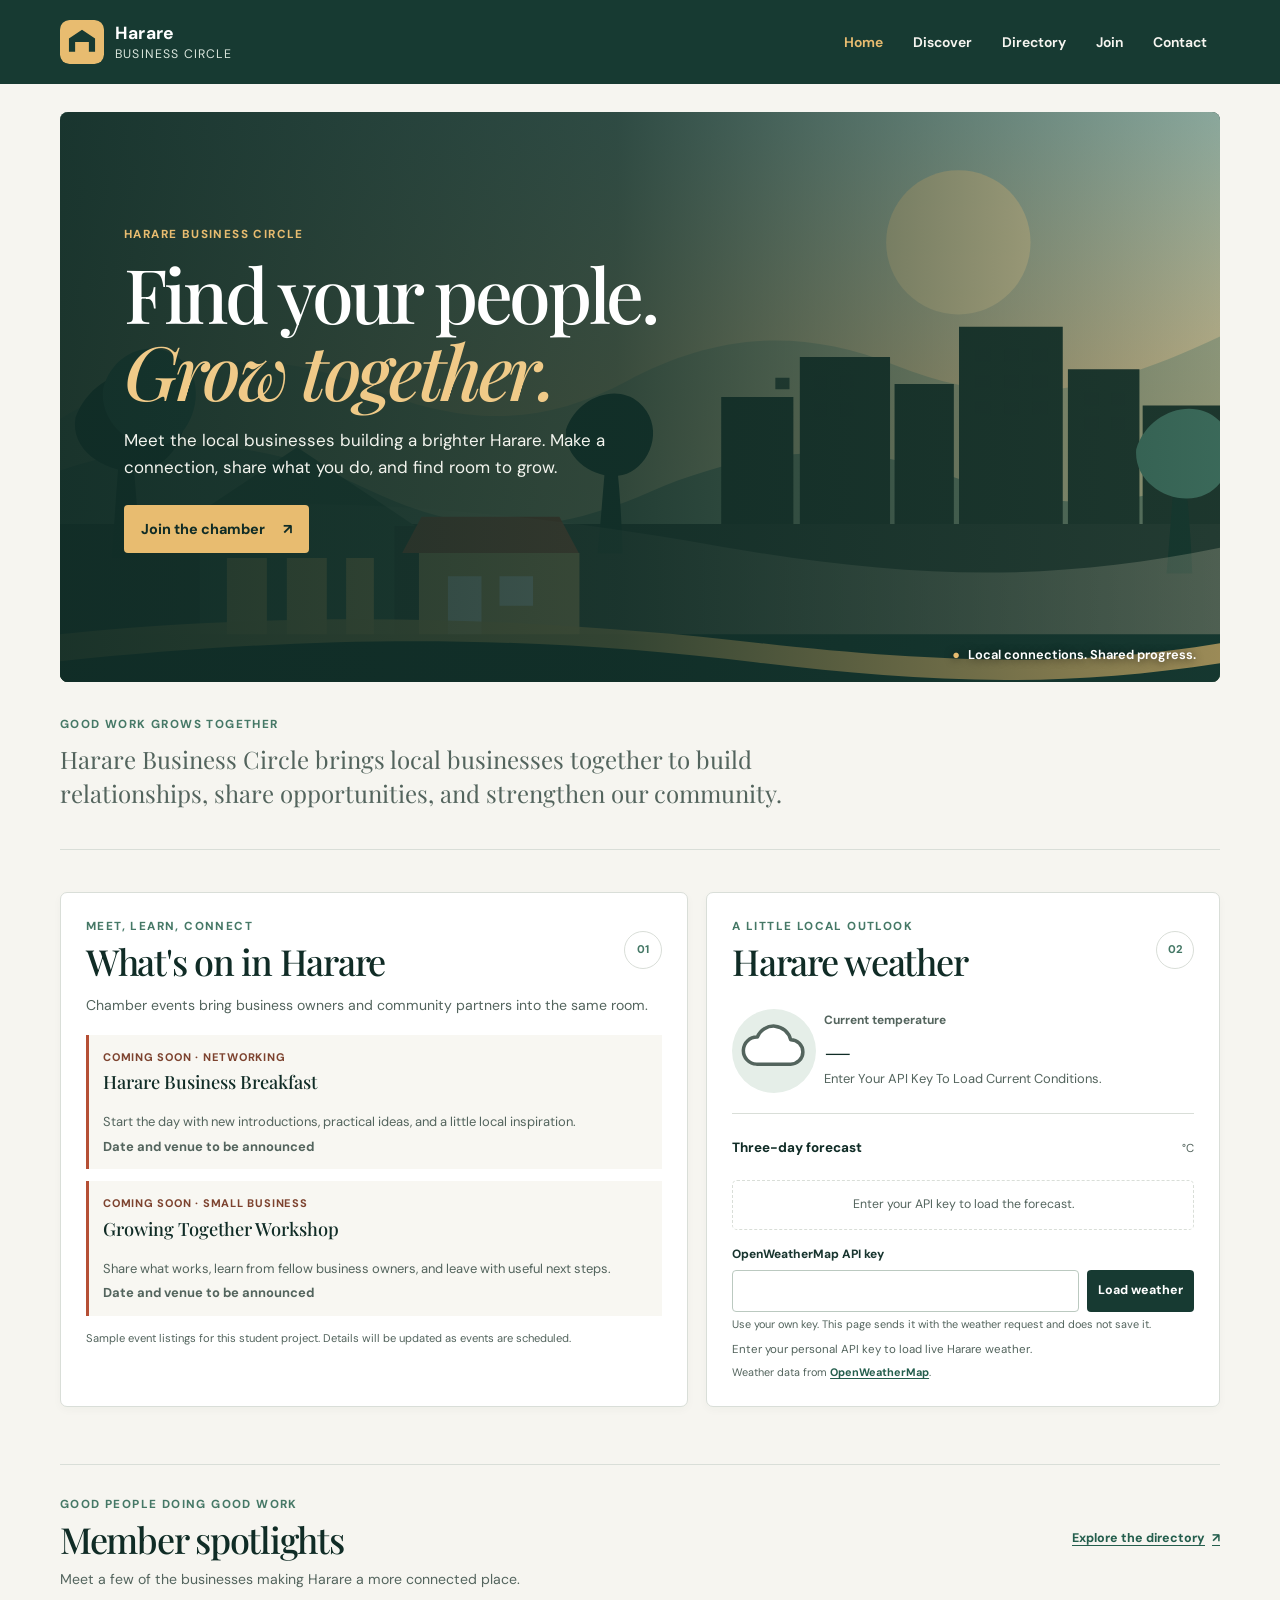
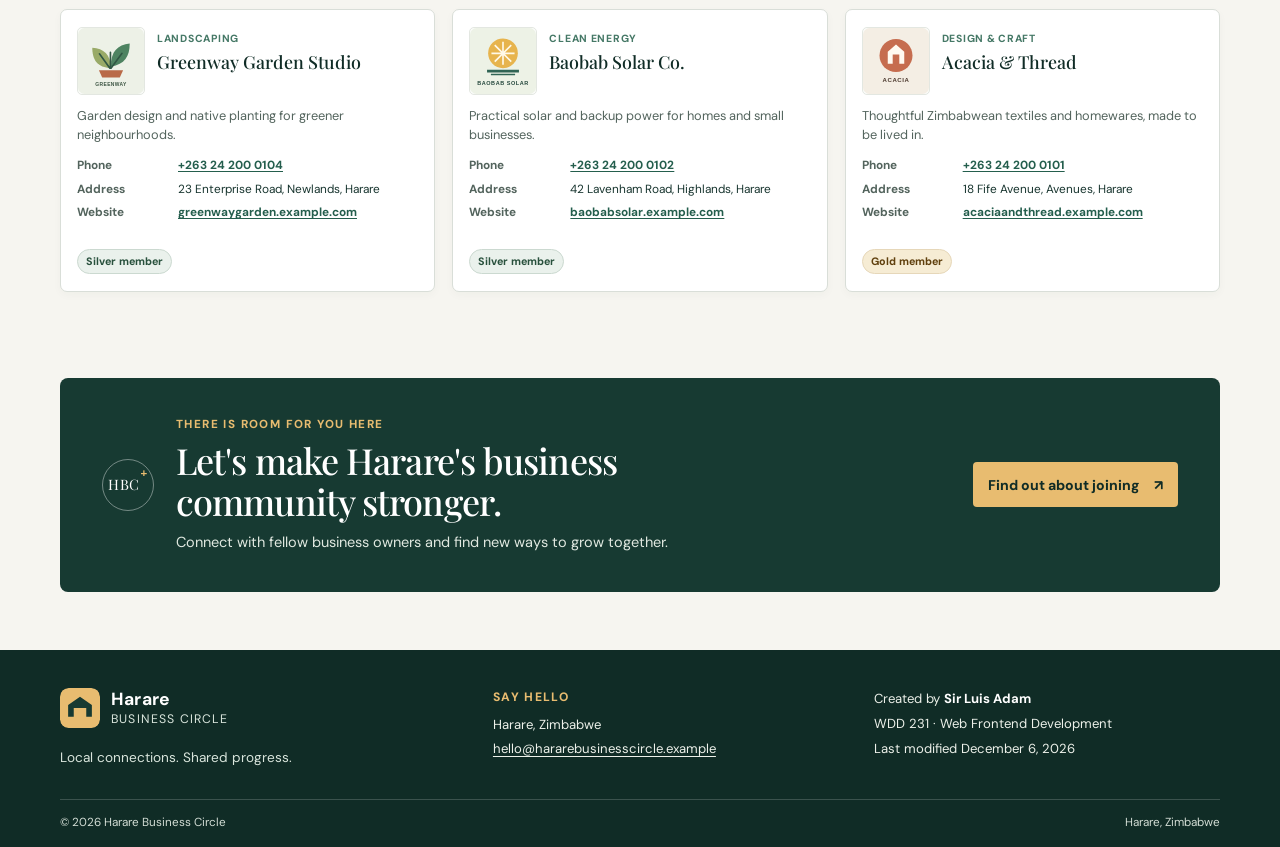
==== chamber/index.html @ a18001d7 "Build W03 chamber home page" ====
<!doctype html>
<html lang="en">

<head>
    <meta charset="utf-8">
    <meta name="viewport" content="width=device-width, initial-scale=1">
    <meta name="description" content="Connect with Harare businesses, discover chamber events, and explore opportunities to grow together with Harare Business Circle.">
    <meta name="author" content="Luis Adam">
    <meta name="theme-color" content="#173a32">
    <link rel="canonical" href="https://luisadam24.github.io/wdd231/chamber/">
    <meta property="og:type" content="website">
    <meta property="og:site_name" content="Harare Business Circle">
    <meta property="og:title" content="Harare Business Circle | Find your people. Grow together.">
    <meta property="og:description" content="Meet the local businesses building a brighter Harare.">
    <meta property="og:image" content="https://luisadam24.github.io/wdd231/chamber/images/social-card.png">
    <meta property="og:image:alt" content="Harare Business Circle — Find your people. Grow together.">
    <meta property="og:url" content="https://luisadam24.github.io/wdd231/chamber/">
    <link rel="icon" href="images/favicon.svg" type="image/svg+xml">
    <link rel="preconnect" href="https://fonts.googleapis.com">
    <link rel="preconnect" href="https://fonts.gstatic.com" crossorigin>
    <link href="https://fonts.googleapis.com/css2?family=DM+Sans:wght@400;500;600;700&family=Playfair+Display:ital,wght@0,500;1,500&display=swap" rel="stylesheet">
    <link rel="stylesheet" href="styles/normalize.css">
    <link rel="stylesheet" href="styles/small.css">
    <link rel="stylesheet" href="styles/larger.css">
    <link rel="stylesheet" href="styles/home.css">
    <script src="scripts/home.js" defer></script>
    <title>Harare Business Circle | Find your people. Grow together.</title>
</head>

<body>
    <a class="skip-link" href="#main-content">Skip to home page content</a>
    <header class="site-header">
        <div class="header-inner">
            <a class="brand" href="index.html" aria-label="Harare Business Circle home">
                <img src="images/favicon.svg" alt="" width="44" height="44">
                <span class="brand-copy"><strong>Harare</strong><span>Business Circle</span></span>
            </a>
            <button class="menu-toggle" type="button" aria-label="Open navigation" aria-expanded="false" aria-controls="primary-navigation">
                <span></span><span></span><span></span>
            </button>
            <nav class="primary-navigation" id="primary-navigation" aria-label="Main navigation">
                <a href="index.html" aria-current="page">Home</a>
                <a href="#events">Discover</a>
                <a href="directory.html">Directory</a>
                <a href="join.html">Join</a>
                <a href="#contact">Contact</a>
            </nav>
        </div>
    </header>

    <main id="main-content">
        <section class="home-hero" aria-labelledby="page-title">
            <img class="hero-image" src="images/harare-hero.svg" alt="Illustrated Harare skyline, leafy trees, and local storefronts at sunrise." width="1800" height="900" fetchpriority="high">
            <div class="hero-content">
                <p class="eyebrow">Harare Business Circle</p>
                <h1 id="page-title">Find your people.<br><span>Grow together.</span></h1>
                <p class="hero-copy">Meet the local businesses building a brighter Harare. Make a connection, share what you do, and find room to grow.</p>
                <a class="hero-cta" href="join.html">Join the chamber <span aria-hidden="true">↗</span></a>
            </div>
            <p class="hero-note"><span aria-hidden="true">●</span> Local connections. Shared progress.</p>
        </section>

        <section class="welcome-note" aria-label="About the chamber">
            <p class="eyebrow">Good work grows together</p>
            <p>Harare Business Circle brings local businesses together to build relationships, share opportunities, and strengthen our community.</p>
        </section>

        <div class="home-grid">
            <section class="home-panel events-panel" id="events" aria-labelledby="events-title">
                <div class="section-heading">
                    <div>
                        <p class="eyebrow">Meet, learn, connect</p>
                        <h2 id="events-title">What's on in Harare</h2>
                    </div>
                    <span class="section-mark" aria-hidden="true">01</span>
                </div>
                <p class="panel-intro">Chamber events bring business owners and community partners into the same room.</p>
                <div class="event-list">
                    <article class="event-item">
                        <p class="event-label">Coming soon <span aria-hidden="true">·</span> Networking</p>
                        <h3>Harare Business Breakfast</h3>
                        <p>Start the day with new introductions, practical ideas, and a little local inspiration.</p>
                        <p class="event-detail">Date and venue to be announced</p>
                    </article>
                    <article class="event-item">
                        <p class="event-label">Coming soon <span aria-hidden="true">·</span> Small business</p>
                        <h3>Growing Together Workshop</h3>
                        <p>Share what works, learn from fellow business owners, and leave with useful next steps.</p>
                        <p class="event-detail">Date and venue to be announced</p>
                    </article>
                </div>
                <p class="sample-note">Sample event listings for this student project. Details will be updated as events are scheduled.</p>
            </section>

            <section class="home-panel weather-panel" aria-labelledby="weather-title">
                <div class="section-heading">
                    <div>
                        <p class="eyebrow">A little local outlook</p>
                        <h2 id="weather-title">Harare weather</h2>
                    </div>
                    <span class="section-mark" aria-hidden="true">02</span>
                </div>
                <div class="current-weather" id="weather-results" aria-live="polite" aria-busy="true">
                    <img id="current-weather-icon" src="images/weather-placeholder.svg" alt="Weather icon will appear after the forecast loads." width="88" height="88">
                    <div class="current-weather-copy">
                        <p class="weather-label">Current temperature</p>
                        <p id="current-temperature" class="current-temperature">—</p>
                        <p id="current-description" class="current-description">Enter your API key to load current conditions.</p>
                    </div>
                </div>
                <div class="forecast-heading">
                    <h3>Three-day forecast</h3>
                    <span>°C</span>
                </div>
                <ol class="forecast-list" id="forecast-list" aria-label="Three-day temperature forecast">
                    <li class="forecast-placeholder">Enter your API key to load the forecast.</li>
                </ol>
                <form class="weather-key-form" id="weather-form">
                    <label for="weather-api-key">OpenWeatherMap API key</label>
                    <div class="weather-form-row">
                        <input id="weather-api-key" name="api-key" type="password" autocomplete="off" spellcheck="false" required aria-describedby="weather-key-help">
                        <button type="submit">Load weather</button>
                    </div>
                    <p class="weather-help" id="weather-key-help">Use your own key. This page sends it with the weather request and does not save it.</p>
                </form>
                <p class="weather-status" id="weather-status" role="status" aria-live="polite">Enter your personal API key to load live Harare weather.</p>
                <p class="weather-attribution">Weather data from <a href="https://openweathermap.org/" target="_blank" rel="noopener noreferrer">OpenWeatherMap</a>.</p>
            </section>
        </div>

        <section class="spotlights-section" aria-labelledby="spotlights-title">
            <div class="section-heading">
                <div>
                    <p class="eyebrow">Good people doing good work</p>
                    <h2 id="spotlights-title">Member spotlights</h2>
                </div>
                <a class="text-link" href="directory.html">Explore the directory <span aria-hidden="true">↗</span></a>
            </div>
            <p class="spotlight-intro">Meet a few of the businesses making Harare a more connected place.</p>
            <div class="spotlights-grid" id="spotlights-grid" aria-live="polite" aria-busy="true"></div>
            <p class="spotlights-status" id="spotlights-status" role="status" aria-live="polite">Loading member spotlights…</p>
        </section>

        <section class="membership-banner" id="membership" aria-labelledby="membership-title">
            <div class="banner-mark" aria-hidden="true">HBC<span>+</span></div>
            <div class="banner-copy">
                <p class="eyebrow">There is room for you here</p>
                <h2 id="membership-title">Let's make Harare's business community stronger.</h2>
                <p>Connect with fellow business owners and find new ways to grow together.</p>
            </div>
            <a class="contact-link" href="join.html">Find out about joining <span aria-hidden="true">↗</span></a>
        </section>
    </main>

    <footer class="site-footer" id="contact">
        <div class="footer-inner">
            <div class="footer-brand">
                <a class="brand" href="index.html" aria-label="Harare Business Circle home">
                    <img src="images/favicon.svg" alt="" width="40" height="40">
                    <span class="brand-copy"><strong>Harare</strong><span>Business Circle</span></span>
                </a>
                <p>Local connections. Shared progress.</p>
            </div>
            <div class="footer-contact">
                <h2>Say hello</h2>
                <p>Harare, Zimbabwe</p>
                <a href="mailto:hello@hararebusinesscircle.example">hello@hararebusinesscircle.example</a>
            </div>
            <div class="footer-course">
                <p>Created by <strong>Sir Luis Adam</strong></p>
                <p>WDD 231 · Web Frontend Development</p>
                <p>Last modified <time id="last-modified" datetime="2026-11-13">November 13, 2026</time></p>
            </div>
        </div>
        <div class="footer-bottom">
            <p>&copy; <span id="current-year"></span> Harare Business Circle</p>
            <p>Harare, Zimbabwe</p>
        </div>
    </footer>
</body>

</html>
---- chamber/styles/small.css ----
:root {
    color-scheme: light;
    --ink: #18352f;
    --forest: #173a32;
    --forest-deep: #102c26;
    --leaf: #457866;
    --leaf-pale: #e5eee8;
    --paper: #f6f5f0;
    --white: #fff;
    --gold: #e8bc70;
    --clay: #b54f35;
    --muted: #53645d;
    --line: #d9ded8;
    --shadow: 0 12px 34px rgb(24 53 47 / 7%);
    font-family: "DM Sans", "Aptos", "Segoe UI", Arial, sans-serif;
    color: var(--ink);
    background: var(--paper);
    font-synthesis: none;
    text-rendering: optimizeLegibility;
}

body {
    min-width: 320px;
    background: var(--paper);
    color: var(--ink);
    font-size: 1rem;
    line-height: 1.6;
}

a {
    color: inherit;
}

a:focus-visible,
button:focus-visible,
input:focus-visible {
    outline: 3px solid var(--clay);
    outline-offset: 3px;
}

.sr-only,
.skip-link:not(:focus) {
    position: absolute;
    width: 1px;
    height: 1px;
    padding: 0;
    overflow: hidden;
    clip: rect(0, 0, 0, 0);
    white-space: nowrap;
    clip-path: inset(50%);
}

.skip-link:focus {
    position: fixed;
    z-index: 10;
    top: 12px;
    left: 12px;
    padding: 10px 14px;
    border-radius: 4px;
    background: var(--white);
    color: var(--forest-deep);
    box-shadow: var(--shadow);
}

.site-header {
    position: relative;
    z-index: 2;
    background: var(--forest);
    color: var(--white);
}

.header-inner {
    display: flex;
    min-height: 78px;
    align-items: center;
    justify-content: space-between;
    gap: 18px;
    width: min(100% - 36px, 1160px);
    margin-inline: auto;
}

.brand {
    display: inline-flex;
    min-width: 0;
    align-items: center;
    gap: 11px;
    color: var(--white);
    text-decoration: none;
}

.brand img {
    flex: 0 0 auto;
    border-radius: 8px;
}

.brand-copy {
    display: grid;
    line-height: 1.15;
}

.brand-copy strong {
    font-size: 1.1rem;
    letter-spacing: .01em;
}

.brand-copy > span {
    margin-top: 3px;
    color: #d9e5dc;
    font-size: .77rem;
    letter-spacing: .095em;
    text-transform: uppercase;
}

.menu-toggle {
    display: grid;
    width: 44px;
    height: 44px;
    align-content: center;
    justify-items: center;
    gap: 5px;
    flex: 0 0 auto;
    border: 1px solid rgb(255 255 255 / 42%);
    border-radius: 5px;
    background: transparent;
    cursor: pointer;
}

.menu-toggle span {
    width: 19px;
    height: 2px;
    border-radius: 1px;
    background: var(--white);
    transition: transform .18s ease, opacity .18s ease;
}

.menu-toggle[aria-expanded="true"] span:first-child {
    transform: translateY(7px) rotate(45deg);
}

.menu-toggle[aria-expanded="true"] span:nth-child(2) {
    opacity: 0;
}

.menu-toggle[aria-expanded="true"] span:last-child {
    transform: translateY(-7px) rotate(-45deg);
}

.primary-navigation {
    position: absolute;
    top: 100%;
    right: 0;
    left: 0;
    display: none;
    padding: 8px 18px 14px;
    background: var(--forest-deep);
    box-shadow: 0 12px 20px rgb(10 33 28 / 14%);
}

.primary-navigation.is-open {
    display: grid;
}

.primary-navigation a {
    padding: 11px 9px;
    border-bottom: 1px solid rgb(255 255 255 / 12%);
    color: #f6f5f0;
    font-size: .94rem;
    font-weight: 650;
    text-decoration: none;
}

.primary-navigation a[aria-current="page"] {
    color: var(--gold);
}

.primary-navigation a:hover {
    color: var(--gold);
}

main {
    width: min(100% - 36px, 1160px);
    margin-inline: auto;
}

.intro {
    padding: 52px 0 38px;
}

.eyebrow {
    color: var(--leaf);
    font-size: .73rem;
    font-weight: 750;
    letter-spacing: .12em;
    line-height: 1.5;
    text-transform: uppercase;
}

.intro > .eyebrow {
    display: flex;
    align-items: center;
    gap: 9px;
}

.eyebrow-mark {
    width: 8px;
    height: 8px;
    border-radius: 50%;
    background: var(--clay);
    box-shadow: 0 0 0 4px rgb(181 79 53 / 11%);
}

h1,
h2 {
    font-family: "Playfair Display", Georgia, "Times New Roman", serif;
    font-weight: 500;
}

h1 {
    margin-top: 17px;
    color: var(--forest-deep);
    font-size: clamp(2.65rem, 11vw, 4.5rem);
    letter-spacing: -.055em;
    line-height: .99;
}

h1 span {
    color: var(--leaf);
    font-style: italic;
}

.intro-copy {
    max-width: 490px;
    margin-top: 19px;
    color: var(--muted);
    font-size: 1.02rem;
}

.directory-section {
    padding: 30px 0 56px;
    border-top: 1px solid var(--line);
    scroll-margin-top: 24px;
}

.section-heading {
    display: flex;
    align-items: flex-end;
    justify-content: space-between;
    gap: 14px;
}

.section-heading h2 {
    margin-top: 5px;
    color: var(--forest-deep);
    font-size: clamp(1.8rem, 7vw, 2.55rem);
    letter-spacing: -.035em;
    line-height: 1.15;
}

.sample-note {
    display: none;
    padding-bottom: 4px;
    color: var(--muted);
    font-size: .77rem;
}

.directory-toolbar {
    display: flex;
    flex-wrap: wrap;
    align-items: center;
    justify-content: space-between;
    gap: 12px;
    margin-top: 23px;
    padding: 12px;
    border: 1px solid var(--line);
    border-radius: 7px;
    background: rgb(255 255 255 / 68%);
}

.search-box {
    display: flex;
    min-width: 180px;
    height: 44px;
    align-items: center;
    gap: 9px;
    flex: 1 1 180px;
    padding: 0 11px;
    border: 1px solid var(--line);
    border-radius: 4px;
    background: var(--white);
}

.search-box svg {
    width: 19px;
    height: 19px;
    flex: 0 0 auto;
    fill: none;
    stroke: var(--muted);
    stroke-linecap: round;
    stroke-width: 1.7;
}

.search-box input {
    width: 100%;
    min-width: 0;
    border: 0;
    outline: 0;
    background: transparent;
    color: var(--ink);
    font-size: .91rem;
}

.search-box input::placeholder {
    color: #68766f;
}

.view-controls {
    display: flex;
    height: 44px;
    gap: 3px;
    padding: 3px;
    border: 1px solid var(--line);
    border-radius: 5px;
    background: var(--paper);
}

.view-button {
    display: inline-flex;
    min-width: 72px;
    align-items: center;
    justify-content: center;
    gap: 7px;
    border: 0;
    border-radius: 3px;
    background: transparent;
    color: var(--muted);
    cursor: pointer;
    font-size: .82rem;
    font-weight: 700;
}

.view-button svg {
    width: 16px;
    height: 16px;
    fill: none;
    stroke: currentColor;
    stroke-linecap: round;
    stroke-linejoin: round;
    stroke-width: 1.6;
}

.view-button.is-active {
    background: var(--forest);
    color: var(--white);
}

.results-line {
    display: flex;
    flex-wrap: wrap;
    align-items: center;
    justify-content: space-between;
    gap: 4px 14px;
    padding: 17px 1px 13px;
}

.results-line p:first-child {
    color: var(--forest);
    font-size: .84rem;
    font-weight: 750;
}

.results-hint {
    color: var(--muted);
    font-size: .78rem;
}

.directory {
    display: grid;
    grid-template-columns: minmax(0, 1fr);
    align-items: stretch;
    gap: 14px;
}

.member-card {
    display: flex;
    min-width: 0;
    flex-direction: column;
    overflow: hidden;
    border: 1px solid var(--line);
    border-radius: 7px;
    background: var(--white);
    box-shadow: 0 2px 5px rgb(24 53 47 / 3%);
    transition: box-shadow .18s ease, transform .18s ease;
}

.member-card:hover {
    transform: translateY(-2px);
    box-shadow: var(--shadow);
}

.member-card-top {
    display: flex;
    align-items: center;
    gap: 15px;
    padding: 17px 16px 14px;
}

.member-logo {
    width: 76px;
    height: 76px;
    flex: 0 0 auto;
    border: 1px solid #e3e7e1;
    border-radius: 6px;
    background: #fbfcfa;
    object-fit: contain;
}

.member-heading {
    min-width: 0;
}

.member-category {
    display: block;
    margin-bottom: 3px;
    color: var(--leaf);
    font-size: .68rem;
    font-weight: 750;
    letter-spacing: .09em;
    line-height: 1.4;
    text-transform: uppercase;
}

.member-heading h3 {
    color: var(--forest-deep);
    font-family: "Playfair Display", Georgia, "Times New Roman", serif;
    font-size: 1.22rem;
    font-weight: 500;
    letter-spacing: -.025em;
    line-height: 1.2;
    overflow-wrap: anywhere;
}

.member-description {
    padding: 0 16px 14px;
    color: var(--muted);
    font-size: .87rem;
    line-height: 1.55;
}

.member-details {
    display: grid;
    gap: 8px;
    margin-top: auto;
    padding: 13px 16px 16px;
    border-top: 1px solid #edf0ec;
}

.member-detail {
    display: grid;
    grid-template-columns: 63px minmax(0, 1fr);
    gap: 8px;
    font-size: .8rem;
    line-height: 1.45;
}

.detail-label {
    color: var(--muted);
    font-weight: 650;
}

.detail-value {
    min-width: 0;
    color: var(--ink);
    overflow-wrap: anywhere;
}

.member-link {
    display: inline-block;
    width: fit-content;
    color: #245e4d;
    font-weight: 750;
    text-decoration-thickness: 1px;
    text-underline-offset: 3px;
}

.member-link:hover {
    color: var(--clay);
}

.membership-badge {
    width: fit-content;
    margin-top: 2px;
    padding: 3px 8px;
    border: 1px solid #e6d7b9;
    border-radius: 99px;
    background: #fbf5e8;
    color: #63451d;
    font-size: .67rem;
    font-weight: 750;
    letter-spacing: .035em;
}

.membership-badge[data-level="3"] {
    border-color: #e6d7b9;
    background: #f6ecd4;
    color: #60400e;
}

.membership-badge[data-level="2"] {
    border-color: #cbd9d0;
    background: #eaf1ec;
    color: #29513d;
}

.membership-badge[data-level="1"] {
    border-color: #daddd7;
    background: #f0f1ed;
    color: #3e5146;
}

.directory.list-view {
    gap: 0;
    border-top: 1px solid var(--line);
}

.list-view .member-card {
    display: grid;
    grid-template-columns: minmax(0, 1fr);
    gap: 0;
    border: 0;
    border-bottom: 1px solid var(--line);
    border-radius: 0;
    background: transparent;
    box-shadow: none;
}

.list-view .member-card:hover {
    transform: none;
    background: #eeeee8;
    box-shadow: none;
}

.list-view .member-card-top {
    padding: 14px 12px 4px;
}

.list-view .member-logo {
    display: none;
}

.list-view .member-heading {
    display: flex;
    align-items: baseline;
    flex-wrap: wrap;
    gap: 5px 12px;
}

.list-view .member-category {
    order: 2;
    margin-bottom: 0;
}

.list-view .member-heading h3 {
    font-size: 1.1rem;
}

.list-view .member-description {
    padding: 3px 12px 4px;
    font-size: .83rem;
}

.list-view .member-details {
    display: flex;
    flex-wrap: wrap;
    align-items: center;
    gap: 5px 17px;
    padding: 4px 12px 14px;
    border: 0;
}

.list-view .member-detail {
    display: flex;
    flex-wrap: wrap;
    gap: 4px;
    font-size: .77rem;
}

.list-view .membership-badge {
    margin-top: 0;
}

.empty-state {
    grid-column: 1 / -1;
    padding: 36px 20px;
    border: 1px dashed #bcc9c0;
    border-radius: 6px;
    color: var(--muted);
    text-align: center;
}

.empty-state strong {
    display: block;
    margin-bottom: 4px;
    color: var(--forest);
    font-family: "Playfair Display", Georgia, "Times New Roman", serif;
    font-size: 1.25rem;
    font-weight: 500;
}

.membership-banner {
    display: grid;
    gap: 16px;
    margin-bottom: 58px;
    padding: 24px;
    border-radius: 8px;
    background: var(--forest);
    color: var(--white);
    scroll-margin-top: 24px;
}

.banner-mark {
    display: flex;
    width: 52px;
    height: 52px;
    align-items: center;
    justify-content: center;
    border: 1px solid rgb(255 255 255 / 40%);
    border-radius: 50%;
    color: var(--white);
    font-family: "Playfair Display", Georgia, "Times New Roman", serif;
    font-size: .9rem;
    letter-spacing: .03em;
}

.banner-mark span {
    align-self: flex-start;
    margin: 7px 0 0 1px;
    color: var(--gold);
    font: 700 .72rem Arial, sans-serif;
}

.banner-copy .eyebrow {
    color: var(--gold);
}

.banner-copy h2 {
    max-width: 550px;
    margin-top: 7px;
    font-size: clamp(1.55rem, 6vw, 2.25rem);
    letter-spacing: -.025em;
    line-height: 1.13;
}

.banner-copy > p:last-child {
    max-width: 520px;
    margin-top: 9px;
    color: #e1e9e1;
    font-size: .91rem;
}

.contact-link {
    display: inline-flex;
    width: fit-content;
    min-height: 45px;
    align-items: center;
    gap: 15px;
    padding: 0 15px;
    border-radius: 4px;
    background: var(--gold);
    color: var(--forest-deep);
    font-size: .88rem;
    font-weight: 750;
    text-decoration: none;
}

.contact-link:hover {
    background: #f0ca88;
}

.site-footer {
    padding: 30px 18px 0;
    background: var(--forest-deep);
    color: #f7f7f1;
    scroll-margin-top: 24px;
}

.footer-inner,
.footer-bottom {
    width: min(100%, 1160px);
    margin-inline: auto;
}

.footer-inner {
    display: grid;
    gap: 23px;
    padding-bottom: 25px;
}

.footer-brand .brand img {
    width: 40px;
    height: 40px;
}

.footer-brand > p {
    margin-top: 11px;
    color: #d9e5dc;
    font-size: .85rem;
}

.footer-contact h2 {
    margin-bottom: 7px;
    color: var(--gold);
    font-family: inherit;
    font-size: .76rem;
    font-weight: 750;
    letter-spacing: .11em;
    text-transform: uppercase;
}

.footer-contact p,
.footer-contact a,
.footer-course p {
    color: #edf1ea;
    font-size: .82rem;
    overflow-wrap: anywhere;
}

.footer-contact a {
    display: inline-block;
    margin-top: 3px;
    text-decoration-thickness: 1px;
    text-underline-offset: 3px;
}

.footer-course {
    display: grid;
    align-content: start;
    gap: 4px;
}

.footer-course strong {
    color: var(--white);
}

.footer-bottom {
    display: flex;
    flex-wrap: wrap;
    justify-content: space-between;
    gap: 4px 20px;
    padding: 13px 0 15px;
    border-top: 1px solid rgb(255 255 255 / 18%);
    color: #d3ddd5;
    font-size: .73rem;
}

@media (prefers-reduced-motion: reduce) {
    *,
    *::before,
    *::after {
        scroll-behavior: auto !important;
        transition-duration: .01ms !important;
        animation-duration: .01ms !important;
        animation-iteration-count: 1 !important;
    }
}
---- chamber/styles/larger.css ----
@media (min-width: 640px) {
    .header-inner {
        min-height: 84px;
    }

    .menu-toggle {
        display: none;
    }

    .primary-navigation,
    .primary-navigation.is-open {
        position: static;
        display: flex;
        align-items: center;
        gap: 4px;
        padding: 0;
        background: transparent;
        box-shadow: none;
    }

    .primary-navigation a {
        padding: 9px 13px;
        border: 0;
        border-radius: 3px;
        font-size: .87rem;
    }

    .primary-navigation a[aria-current="page"] {
        background: transparent;
        color: var(--gold);
    }

    .intro {
        padding: 72px 0 52px;
    }

    .intro-copy {
        margin-top: 21px;
        font-size: 1.08rem;
    }

    .directory-section {
        padding-top: 35px;
        padding-bottom: 69px;
    }

    .sample-note {
        display: block;
    }

    .directory-toolbar {
        padding: 13px;
    }

    .search-box {
        max-width: 360px;
    }

    .directory.grid-view {
        grid-template-columns: repeat(2, minmax(0, 1fr));
        gap: 17px;
    }

    .member-card-top {
        padding: 19px 19px 15px;
    }

    .member-description {
        padding-right: 19px;
        padding-left: 19px;
    }

    .member-details {
        padding-right: 19px;
        padding-left: 19px;
    }

    .membership-banner {
        grid-template-columns: auto minmax(0, 1fr) auto;
        align-items: center;
        gap: 22px;
        padding: 32px;
    }

    .contact-link {
        justify-self: end;
    }

    .footer-inner {
        grid-template-columns: 1.15fr 1fr 1fr;
        gap: 35px;
        padding-top: 8px;
        padding-bottom: 31px;
    }
}

@media (min-width: 960px) {
    .intro {
        padding-top: 82px;
        padding-bottom: 65px;
    }

    .intro-copy {
        max-width: 530px;
    }

    .directory.grid-view {
        grid-template-columns: repeat(3, minmax(0, 1fr));
        gap: 18px;
    }

    .member-card-top {
        gap: 16px;
        padding: 20px 20px 15px;
    }

    .member-logo {
        width: 82px;
        height: 82px;
    }

    .member-description {
        padding-right: 20px;
        padding-left: 20px;
    }

    .member-details {
        padding-right: 20px;
        padding-left: 20px;
    }

    .directory.list-view .member-card {
        grid-template-columns: minmax(0, 1fr) 1.05fr;
        align-items: center;
    }

    .directory.list-view .member-card-top {
        padding: 14px 16px 12px;
    }

    .directory.list-view .member-description {
        grid-column: 1;
        padding: 0 16px 14px;
    }

    .directory.list-view .member-details {
        grid-column: 2;
        grid-row: 1 / span 2;
        justify-content: flex-start;
        padding: 14px 18px;
        border-left: 1px solid var(--line);
    }

    .membership-banner {
        padding: 38px 42px;
    }

    .site-footer {
        padding-right: max(24px, calc((100% - 1160px) / 2));
        padding-left: max(24px, calc((100% - 1160px) / 2));
    }
}
---- chamber/styles/home.css ----
.home-hero {
    position: relative;
    display: flex;
    min-height: 410px;
    align-items: center;
    overflow: hidden;
    margin-top: 22px;
    border-radius: 8px;
    background: var(--forest-deep);
    isolation: isolate;
}

.home-hero::after {
    position: absolute;
    z-index: -1;
    background: linear-gradient(90deg, rgb(16 44 38 / 94%) 0%, rgb(16 44 38 / 80%) 48%, rgb(16 44 38 / 20%) 100%);
    content: "";
    inset: 0;
}

.hero-image {
    position: absolute;
    z-index: -2;
    width: 100%;
    height: 100%;
    inset: 0;
    object-fit: cover;
}

.hero-content {
    max-width: 660px;
    padding: 42px 25px 74px;
    color: var(--white);
}

.hero-content .eyebrow {
    color: var(--gold);
}

.home-hero h1 {
    margin-top: 12px;
    color: var(--white);
    font-size: clamp(2.5rem, 10vw, 4.7rem);
    letter-spacing: -.045em;
    line-height: 1.02;
}

.home-hero h1 span {
    color: #f0ca88;
    font-style: italic;
}

.hero-copy {
    max-width: 500px;
    margin-top: 18px;
    color: #f3f4ee;
    font-size: .98rem;
}

.hero-cta {
    display: inline-flex;
    min-height: 48px;
    align-items: center;
    gap: 18px;
    margin-top: 24px;
    padding: 0 17px;
    border-radius: 4px;
    background: var(--gold);
    color: var(--forest-deep);
    font-size: .9rem;
    font-weight: 750;
    text-decoration: none;
}

.hero-cta:hover {
    background: #f3ce8d;
}

.hero-note {
    position: absolute;
    right: 18px;
    bottom: 12px;
    color: #ffffff;
    font-size: .74rem;
    font-weight: 650;
    text-align: right;
    text-shadow: 0 1px 8px rgb(0 0 0 / 65%);
}

.hero-note span {
    margin-right: 5px;
    color: var(--gold);
}

.welcome-note {
    display: grid;
    gap: 8px;
    padding: 27px 0 30px;
    border-bottom: 1px solid var(--line);
}

.welcome-note .eyebrow {
    margin-bottom: 0;
}

.welcome-note > p:last-child {
    max-width: 780px;
    color: var(--muted);
    font-family: "Playfair Display", Georgia, "Times New Roman", serif;
    font-size: clamp(1.17rem, 4vw, 1.5rem);
    line-height: 1.45;
}

.home-grid {
    display: grid;
    gap: 17px;
    padding: 35px 0 57px;
}

.home-panel {
    min-width: 0;
    padding: 20px 17px;
    border: 1px solid var(--line);
    border-radius: 7px;
    background: var(--white);
    box-shadow: 0 3px 10px rgb(24 53 47 / 3%);
}

.home-panel .section-heading {
    align-items: center;
}

.home-panel .section-heading h2,
.spotlights-section .section-heading h2 {
    margin-top: 5px;
    color: var(--forest-deep);
    font-size: clamp(1.7rem, 6vw, 2.25rem);
    letter-spacing: -.035em;
    line-height: 1.15;
}

.section-mark {
    display: grid;
    width: 38px;
    height: 38px;
    flex: 0 0 auto;
    place-items: center;
    border: 1px solid var(--line);
    border-radius: 50%;
    color: var(--leaf);
    font-size: .7rem;
    font-weight: 750;
}

.panel-intro,
.spotlight-intro {
    margin-top: 12px;
    color: var(--muted);
    font-size: .88rem;
}

.event-list {
    display: grid;
    gap: 12px;
    margin-top: 18px;
}

.event-item {
    padding: 14px 14px 13px;
    border-left: 3px solid var(--clay);
    background: #f8f7f2;
}

.event-label {
    color: #7d432f;
    font-size: .69rem;
    font-weight: 750;
    letter-spacing: .07em;
    text-transform: uppercase;
}

.event-item h3 {
    margin-top: 5px;
    color: var(--forest-deep);
    font-family: "Playfair Display", Georgia, "Times New Roman", serif;
    font-size: 1.14rem;
    font-weight: 500;
    line-height: 1.25;
}

.event-item > p:not(.event-label) {
    margin-top: 5px;
    color: var(--muted);
    font-size: .81rem;
    line-height: 1.5;
}

.event-item .event-detail {
    color: var(--ink);
    font-size: .73rem;
    font-weight: 700;
}

.events-panel .sample-note {
    display: block;
    margin-top: 14px;
    font-size: .7rem;
}

.weather-panel {
    display: flex;
    flex-direction: column;
}

.current-weather {
    display: flex;
    min-height: 119px;
    align-items: center;
    gap: 8px;
    margin-top: 12px;
    padding: 5px 0 11px;
}

.current-weather img {
    width: 84px;
    height: 84px;
    flex: 0 0 auto;
    object-fit: contain;
}

.current-weather-copy {
    min-width: 0;
}

.weather-label {
    color: var(--muted);
    font-size: .75rem;
    font-weight: 700;
}

.current-temperature {
    color: var(--forest-deep);
    font-family: "Playfair Display", Georgia, "Times New Roman", serif;
    font-size: 2rem;
    line-height: 1.2;
}

.current-description {
    color: var(--muted);
    font-size: .81rem;
    text-transform: capitalize;
}

.forecast-heading {
    display: flex;
    align-items: baseline;
    justify-content: space-between;
    padding: 10px 0 8px;
    border-top: 1px solid var(--line);
}

.forecast-heading h3 {
    color: var(--forest-deep);
    font-size: .84rem;
    font-weight: 750;
}

.forecast-heading span {
    color: var(--muted);
    font-size: .72rem;
}

.forecast-list {
    display: grid;
    grid-template-columns: repeat(3, minmax(0, 1fr));
    gap: 7px;
    margin: 0;
    padding: 0;
    list-style: none;
}

.forecast-day-card {
    display: grid;
    min-width: 0;
    justify-items: center;
    align-content: start;
    padding: 8px 3px;
    border: 1px solid #e5e9e4;
    border-radius: 5px;
    background: #f8f9f6;
    text-align: center;
}

.forecast-date {
    display: grid;
    gap: 1px;
    color: var(--forest-deep);
    font-size: .74rem;
    line-height: 1.3;
}

.forecast-date span {
    color: var(--muted);
    font-size: .66rem;
}

.forecast-day-card img {
    width: 42px;
    height: 42px;
}

.forecast-temperatures {
    display: grid;
    gap: 1px;
    font-size: .73rem;
    font-variant-numeric: tabular-nums;
    line-height: 1.35;
}

.forecast-temperatures span:first-child {
    color: var(--forest-deep);
    font-weight: 750;
}

.forecast-temperatures span:last-child {
    color: var(--muted);
}

.forecast-placeholder {
    grid-column: 1 / -1;
    padding: 14px 9px;
    border: 1px dashed var(--line);
    border-radius: 5px;
    color: var(--muted);
    font-size: .77rem;
    text-align: center;
}

.weather-key-form {
    margin-top: auto;
    padding-top: 15px;
}

.weather-key-form label {
    display: block;
    margin-bottom: 6px;
    color: var(--ink);
    font-size: .75rem;
    font-weight: 750;
}

.weather-form-row {
    display: grid;
    grid-template-columns: minmax(0, 1fr) auto;
    gap: 8px;
}

.weather-form-row input {
    width: 100%;
    min-width: 0;
    min-height: 42px;
    padding: 7px 9px;
    border: 1px solid #bbc9c0;
    border-radius: 4px;
    background: #fff;
    color: var(--ink);
    font-size: .82rem;
}

.weather-form-row button {
    min-height: 42px;
    padding: 6px 11px;
    border: 0;
    border-radius: 4px;
    background: var(--forest);
    color: var(--white);
    cursor: pointer;
    font-size: .78rem;
    font-weight: 750;
}

.weather-form-row button:hover:not(:disabled) {
    background: var(--forest-deep);
}

.weather-form-row button:disabled {
    cursor: wait;
    opacity: .7;
}

.weather-help {
    margin-top: 5px;
    color: var(--muted);
    font-size: .68rem;
    line-height: 1.4;
}

.weather-status {
    min-height: 1.5em;
    margin-top: 8px;
    color: var(--muted);
    font-size: .72rem;
}

.weather-attribution {
    margin-top: 5px;
    color: var(--muted);
    font-size: .68rem;
}

.weather-attribution a {
    color: #245e4d;
    font-weight: 700;
    text-underline-offset: 2px;
}

.spotlights-section {
    padding: 31px 0 58px;
    border-top: 1px solid var(--line);
}

.spotlights-section .section-heading {
    align-items: flex-end;
}

.spotlights-section .section-heading .eyebrow {
    margin-bottom: 0;
}

.text-link {
    display: inline-flex;
    min-height: 42px;
    align-items: center;
    gap: 7px;
    color: #245e4d;
    font-size: .78rem;
    font-weight: 750;
    text-align: right;
    text-underline-offset: 3px;
}

.spotlight-intro {
    margin-top: 8px;
}

.spotlights-grid {
    display: grid;
    grid-template-columns: minmax(0, 1fr);
    gap: 13px;
    margin-top: 18px;
}

.spotlight-card {
    display: flex;
    min-width: 0;
    flex-direction: column;
    padding: 15px;
    border: 1px solid var(--line);
    border-radius: 7px;
    background: var(--white);
    box-shadow: 0 3px 10px rgb(24 53 47 / 3%);
}

.spotlight-header {
    display: flex;
    min-width: 0;
    align-items: center;
    gap: 12px;
}

.spotlight-logo {
    width: 68px;
    height: 68px;
    flex: 0 0 auto;
    border: 1px solid #e3e7e1;
    border-radius: 5px;
    background: #fbfcfa;
    object-fit: contain;
}

.spotlight-title-group {
    min-width: 0;
}

.spotlight-category {
    color: var(--leaf);
    font-size: .65rem;
    font-weight: 750;
    letter-spacing: .07em;
    text-transform: uppercase;
}

.spotlight-title-group h3 {
    margin-top: 3px;
    color: var(--forest-deep);
    font-family: "Playfair Display", Georgia, "Times New Roman", serif;
    font-size: 1.12rem;
    font-weight: 500;
    line-height: 1.2;
    overflow-wrap: anywhere;
}

.spotlight-description {
    margin-top: 11px;
    color: var(--muted);
    font-size: .8rem;
    line-height: 1.5;
}

.spotlight-details {
    display: grid;
    gap: 7px;
    margin-top: auto;
    padding-top: 13px;
}

.spotlight-detail {
    display: grid;
    grid-template-columns: 54px minmax(0, 1fr);
    gap: 7px;
    font-size: .74rem;
    line-height: 1.4;
}

.spotlight-detail dt {
    color: var(--muted);
    font-weight: 700;
}

.spotlight-detail dd {
    min-width: 0;
    color: var(--ink);
    overflow-wrap: anywhere;
}

.spotlight-detail a {
    color: #245e4d;
    font-weight: 700;
    text-underline-offset: 2px;
}

.spotlight-level {
    width: fit-content;
    margin-top: 12px;
    padding: 3px 8px;
    border: 1px solid #cbd9d0;
    border-radius: 99px;
    background: #eaf1ec;
    color: #29513d;
    font-size: .67rem;
    font-weight: 750;
}

.spotlight-level[data-level="3"] {
    border-color: #e6d7b9;
    background: #f6ecd4;
    color: #60400e;
}

.spotlights-status {
    min-height: 1.5em;
    margin-top: 9px;
    color: var(--muted);
    font-size: .78rem;
}

.home-grid + .membership-banner {
    margin-top: 0;
}

@media (max-width: 420px) {
    .home-hero {
        min-height: 390px;
    }

    .hero-content {
        padding-inline: 19px;
    }

    .weather-form-row {
        grid-template-columns: 1fr;
    }

    .weather-form-row button {
        width: 100%;
    }

    .spotlights-section .section-heading {
        display: grid;
        align-items: start;
    }

    .text-link {
        min-height: 30px;
    }
}

@media (min-width: 640px) {
    .home-hero {
        min-height: 500px;
        margin-top: 28px;
    }

    .hero-content {
        padding: 65px 48px 80px;
    }

    .hero-copy {
        font-size: 1.06rem;
    }

    .hero-note {
        right: 24px;
        bottom: 17px;
        font-size: .8rem;
    }

    .welcome-note {
        padding: 34px 0 38px;
    }

    .home-grid {
        gap: 18px;
        padding-top: 42px;
    }

    .home-panel {
        padding: 23px;
    }

    .spotlights-grid {
        grid-template-columns: repeat(2, minmax(0, 1fr));
        gap: 15px;
    }

    .spotlight-card {
        padding: 17px;
    }
}

@media (min-width: 800px) {
    .home-hero {
        min-height: 570px;
    }

    .hero-content {
        padding-left: 64px;
    }

    .home-grid {
        grid-template-columns: minmax(0, 1.1fr) minmax(330px, .9fr);
        align-items: stretch;
    }

    .home-panel {
        padding: 25px;
    }

    .spotlights-grid {
        grid-template-columns: repeat(3, minmax(0, 1fr));
        gap: 17px;
    }

    .spotlight-card {
        padding: 17px 16px;
    }
}
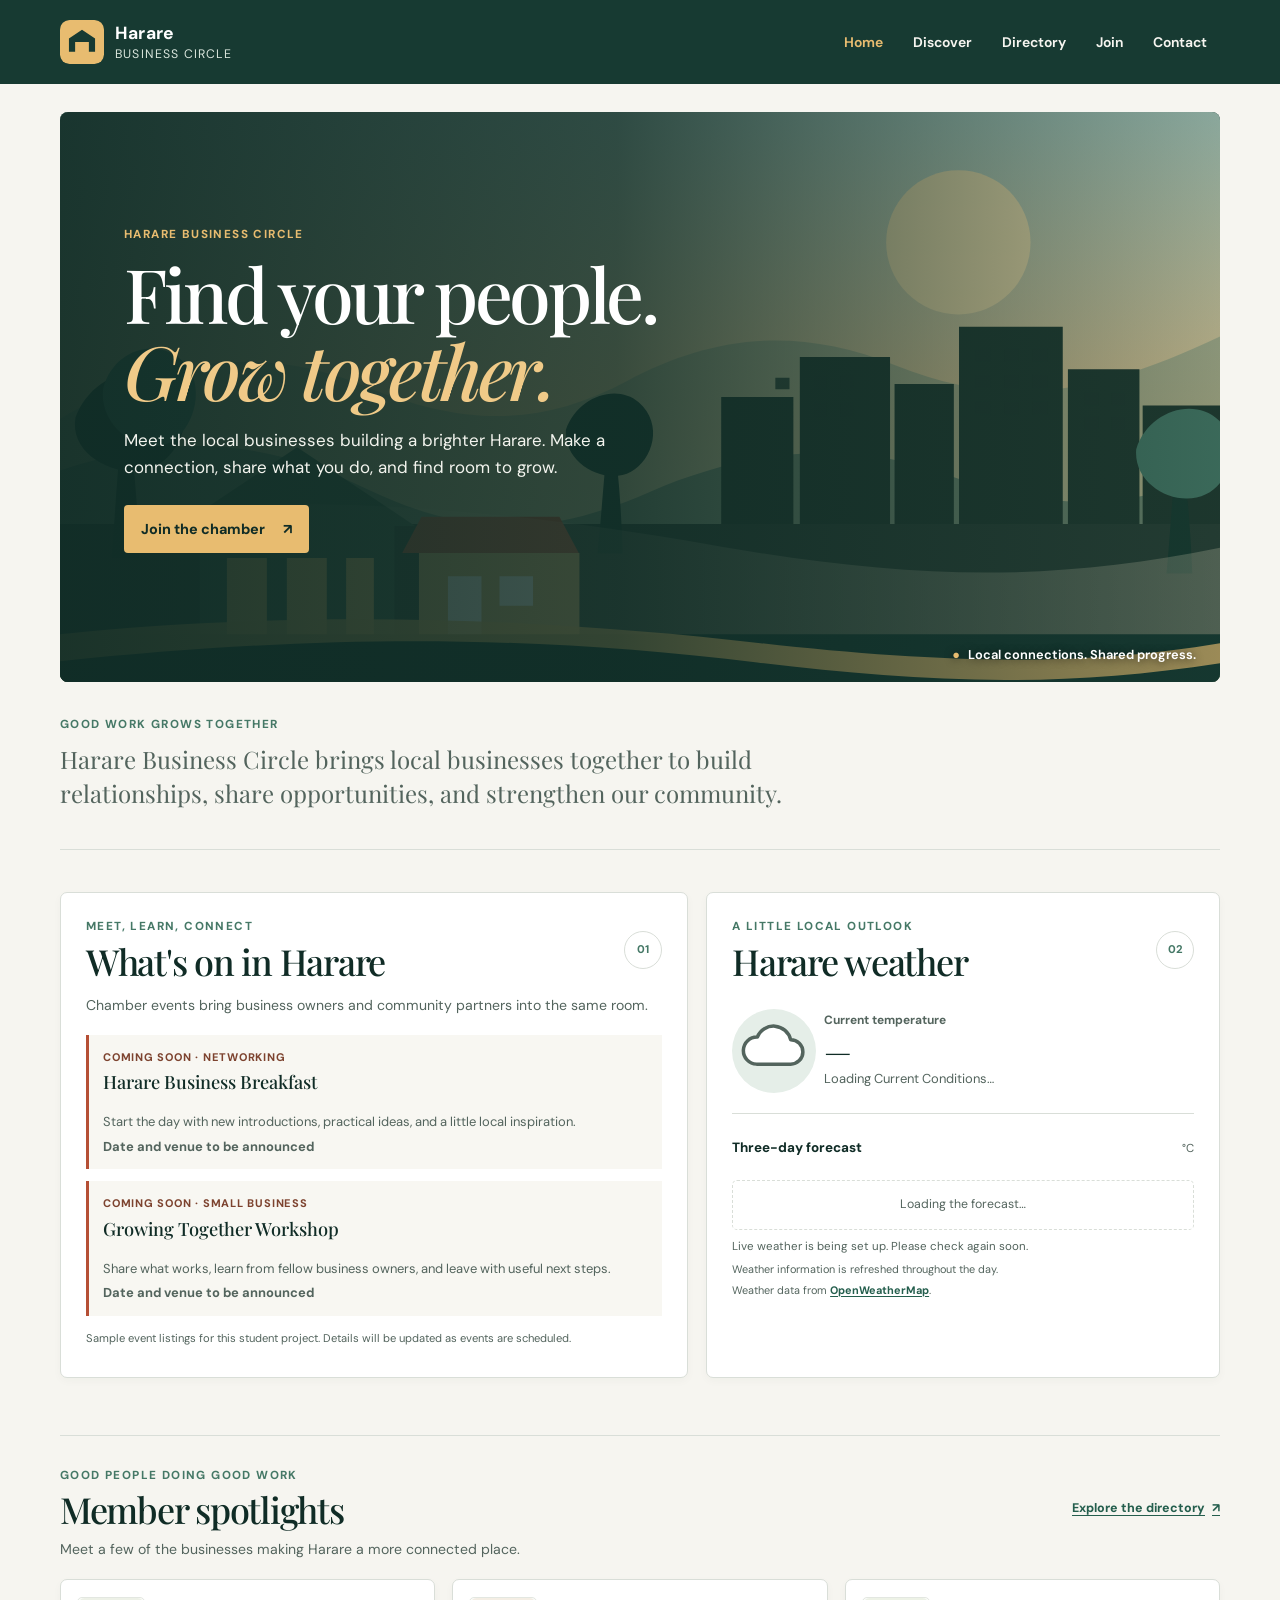
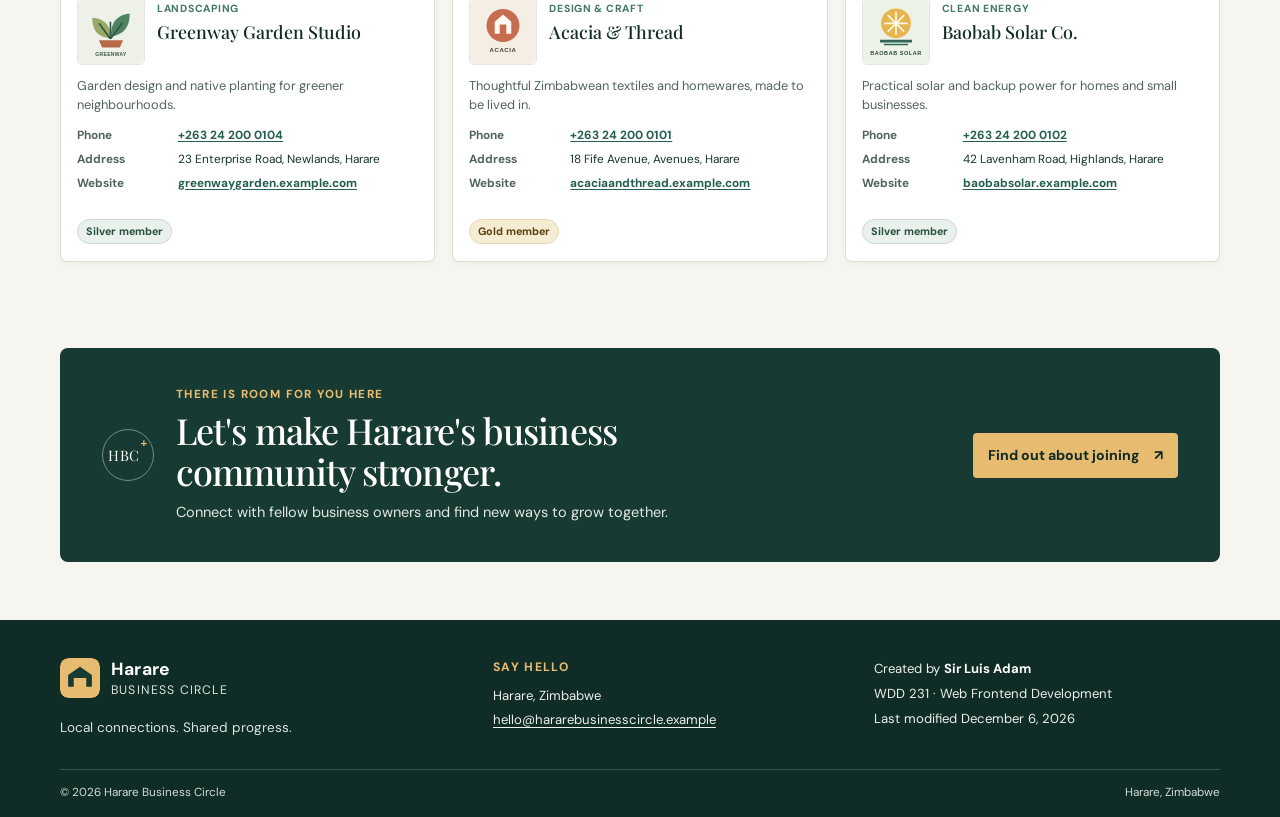
==== commit fb28676c: "Load chamber weather without exposing the API key" ====
--- a/chamber/index.html
+++ b/chamber/index.html
@@ -105,7 +105,7 @@
                     <div class="current-weather-copy">
                         <p class="weather-label">Current temperature</p>
                         <p id="current-temperature" class="current-temperature">—</p>
-                        <p id="current-description" class="current-description">Enter your API key to load current conditions.</p>
+                        <p id="current-description" class="current-description">Loading current conditions…</p>
                     </div>
                 </div>
                 <div class="forecast-heading">
@@ -113,17 +113,10 @@
                     <span>°C</span>
                 </div>
                 <ol class="forecast-list" id="forecast-list" aria-label="Three-day temperature forecast">
-                    <li class="forecast-placeholder">Enter your API key to load the forecast.</li>
+                    <li class="forecast-placeholder">Loading the forecast…</li>
                 </ol>
-                <form class="weather-key-form" id="weather-form">
-                    <label for="weather-api-key">OpenWeatherMap API key</label>
-                    <div class="weather-form-row">
-                        <input id="weather-api-key" name="api-key" type="password" autocomplete="off" spellcheck="false" required aria-describedby="weather-key-help">
-                        <button type="submit">Load weather</button>
-                    </div>
-                    <p class="weather-help" id="weather-key-help">Use your own key. This page sends it with the weather request and does not save it.</p>
-                </form>
-                <p class="weather-status" id="weather-status" role="status" aria-live="polite">Enter your personal API key to load live Harare weather.</p>
+                <p class="weather-status" id="weather-status" role="status" aria-live="polite">Loading live Harare weather…</p>
+                <p class="weather-help">Weather information is refreshed throughout the day.</p>
                 <p class="weather-attribution">Weather data from <a href="https://openweathermap.org/" target="_blank" rel="noopener noreferrer">OpenWeatherMap</a>.</p>
             </section>
         </div>
--- a/chamber/styles/home.css
+++ b/chamber/styles/home.css
@@ -336,70 +336,18 @@
     text-align: center;
 }
 
-.weather-key-form {
-    margin-top: auto;
-    padding-top: 15px;
-}
-
-.weather-key-form label {
-    display: block;
-    margin-bottom: 6px;
-    color: var(--ink);
-    font-size: .75rem;
-    font-weight: 750;
-}
-
-.weather-form-row {
-    display: grid;
-    grid-template-columns: minmax(0, 1fr) auto;
-    gap: 8px;
-}
-
-.weather-form-row input {
-    width: 100%;
-    min-width: 0;
-    min-height: 42px;
-    padding: 7px 9px;
-    border: 1px solid #bbc9c0;
-    border-radius: 4px;
-    background: #fff;
-    color: var(--ink);
-    font-size: .82rem;
-}
-
-.weather-form-row button {
-    min-height: 42px;
-    padding: 6px 11px;
-    border: 0;
-    border-radius: 4px;
-    background: var(--forest);
-    color: var(--white);
-    cursor: pointer;
-    font-size: .78rem;
-    font-weight: 750;
-}
-
-.weather-form-row button:hover:not(:disabled) {
-    background: var(--forest-deep);
-}
-
-.weather-form-row button:disabled {
-    cursor: wait;
-    opacity: .7;
-}
-
-.weather-help {
-    margin-top: 5px;
-    color: var(--muted);
-    font-size: .68rem;
-    line-height: 1.4;
-}
-
 .weather-status {
     min-height: 1.5em;
     margin-top: 8px;
     color: var(--muted);
     font-size: .72rem;
+}
+
+.weather-help {
+    margin-top: 5px;
+    color: var(--muted);
+    font-size: .68rem;
+    line-height: 1.4;
 }
 
 .weather-attribution {
@@ -577,14 +525,6 @@
         padding-inline: 19px;
     }
 
-    .weather-form-row {
-        grid-template-columns: 1fr;
-    }
-
-    .weather-form-row button {
-        width: 100%;
-    }
-
     .spotlights-section .section-heading {
         display: grid;
         align-items: start;
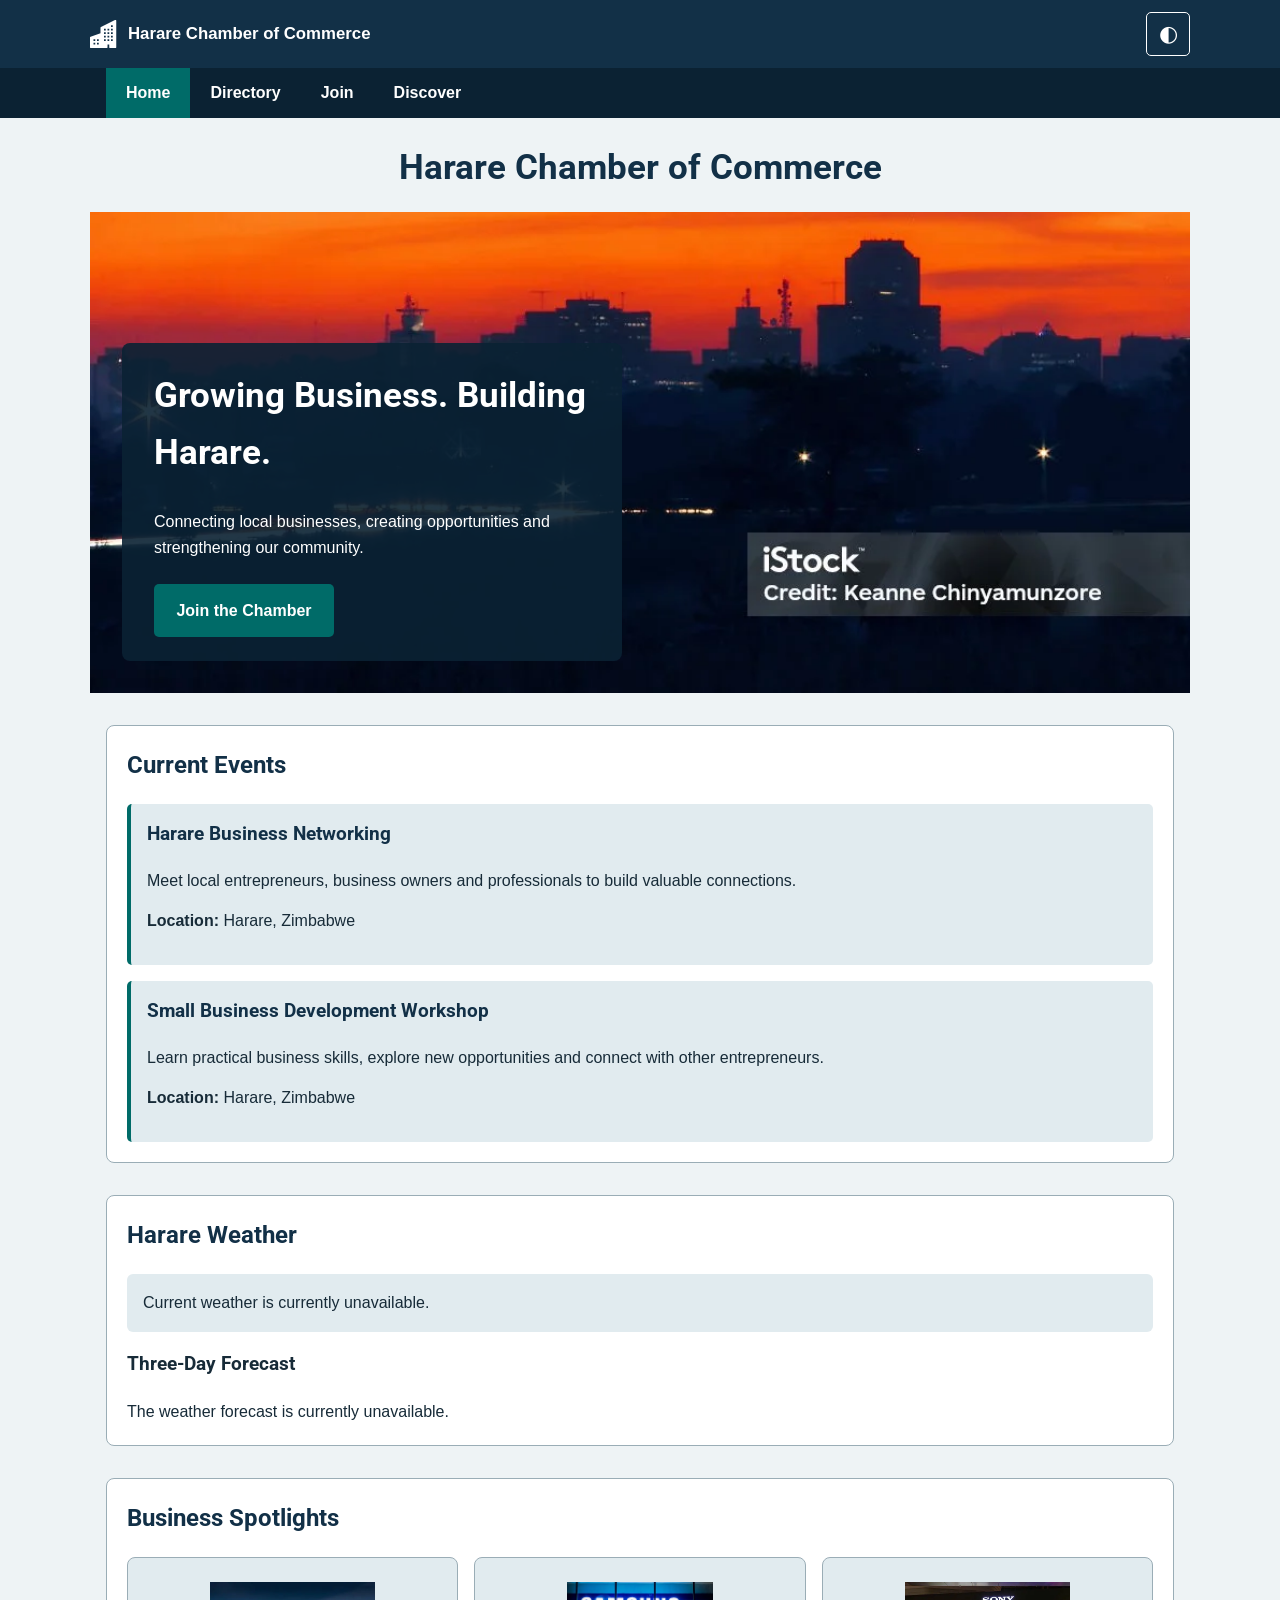
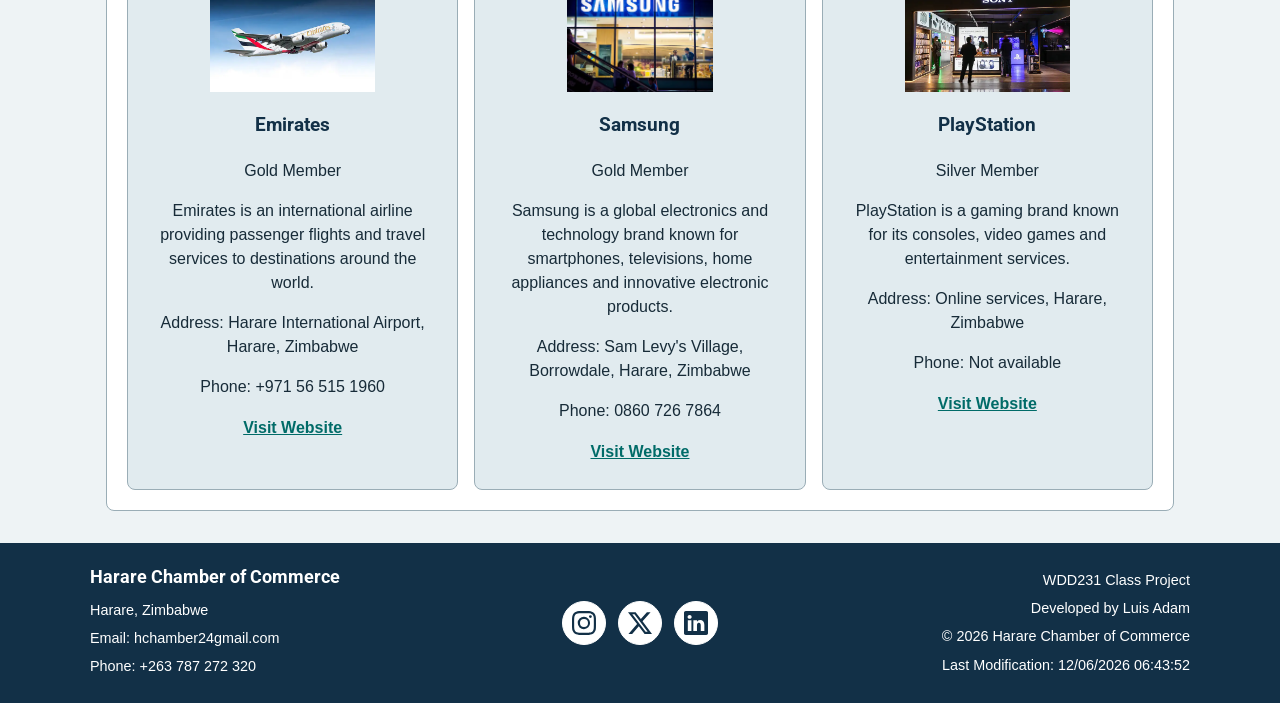
==== commit f1fbfb37: "Updated home page and added home.js file." ====
--- a/chamber/index.html
+++ b/chamber/index.html
@@ -1,175 +1,180 @@
-<!doctype html>
+<!DOCTYPE html>
 <html lang="en">
 
 <head>
-    <meta charset="utf-8">
-    <meta name="viewport" content="width=device-width, initial-scale=1">
-    <meta name="description" content="Connect with Harare businesses, discover chamber events, and explore opportunities to grow together with Harare Business Circle.">
+    <meta charset="UTF-8">
+    <meta name="viewport" content="width=device-width, initial-scale=1.0">
+
     <meta name="author" content="Luis Adam">
-    <meta name="theme-color" content="#173a32">
-    <link rel="canonical" href="https://luisadam24.github.io/wdd231/chamber/">
+    <meta name="description" content="Discover Harare local businesses, community events and local opportunities.">
+
+    <meta property="og:title" content="Home | Harare Chamber of Commerce">
+    <meta property="og:description"
+        content="Connect with Harare businesses and grow your business.">
+    <meta property="og:image" content="https://luisadam24.github.io/wdd231/chamber/images/harare-skyline.jpg">
+    <meta property="og:url" content="https://luisadam24.github.io/wdd231/chamber/index.html">
     <meta property="og:type" content="website">
-    <meta property="og:site_name" content="Harare Business Circle">
-    <meta property="og:title" content="Harare Business Circle | Find your people. Grow together.">
-    <meta property="og:description" content="Meet the local businesses building a brighter Harare.">
-    <meta property="og:image" content="https://luisadam24.github.io/wdd231/chamber/images/social-card.png">
-    <meta property="og:image:alt" content="Harare Business Circle — Find your people. Grow together.">
-    <meta property="og:url" content="https://luisadam24.github.io/wdd231/chamber/">
-    <link rel="icon" href="images/favicon.svg" type="image/svg+xml">
+
+    <!-- Google Fonts -->
     <link rel="preconnect" href="https://fonts.googleapis.com">
     <link rel="preconnect" href="https://fonts.gstatic.com" crossorigin>
-    <link href="https://fonts.googleapis.com/css2?family=DM+Sans:wght@400;500;600;700&family=Playfair+Display:ital,wght@0,500;1,500&display=swap" rel="stylesheet">
+    <link href="https://fonts.googleapis.com/css2?family=Roboto:ital,wght@0,100..900;1,100..900&display=swap"
+        rel="stylesheet">
+
+    <title>Home | Harare Chamber of Commerce</title>
+
+    <link rel="icon" href="images/favicon.ico" type="image/x-icon">
     <link rel="stylesheet" href="styles/normalize.css">
-    <link rel="stylesheet" href="styles/small.css">
+    <link rel="stylesheet" href="styles/base.css">
     <link rel="stylesheet" href="styles/larger.css">
-    <link rel="stylesheet" href="styles/home.css">
+
     <script src="scripts/home.js" defer></script>
-    <title>Harare Business Circle | Find your people. Grow together.</title>
 </head>
 
 <body>
-    <a class="skip-link" href="#main-content">Skip to home page content</a>
+
     <header class="site-header">
-        <div class="header-inner">
-            <a class="brand" href="index.html" aria-label="Harare Business Circle home">
-                <img src="images/favicon.svg" alt="" width="44" height="44">
-                <span class="brand-copy"><strong>Harare</strong><span>Business Circle</span></span>
-            </a>
-            <button class="menu-toggle" type="button" aria-label="Open navigation" aria-expanded="false" aria-controls="primary-navigation">
-                <span></span><span></span><span></span>
-            </button>
-            <nav class="primary-navigation" id="primary-navigation" aria-label="Main navigation">
-                <a href="index.html" aria-current="page">Home</a>
-                <a href="#events">Discover</a>
-                <a href="directory.html">Directory</a>
-                <a href="join.html">Join</a>
-                <a href="#contact">Contact</a>
-            </nav>
-        </div>
+
+        <a href="index.html" class="brand">
+            <img src="images/buildings-fill.svg" alt="logo">
+            <span>Harare Chamber of Commerce</span>
+        </a>
+
+        <button class="hamburger" id="menu-button" aria-label="Toggle navigation" aria-expanded="false">
+        </button>
+
+        <button id="theme-button" class="theme-button" aria-label="Switch color theme" aria-pressed="false">
+            ◐
+        </button>
+
     </header>
 
-    <main id="main-content">
-        <section class="home-hero" aria-labelledby="page-title">
-            <img class="hero-image" src="images/harare-hero.svg" alt="Illustrated Harare skyline, leafy trees, and local storefronts at sunrise." width="1800" height="900" fetchpriority="high">
+    <nav class="navigation" id="navigation">
+        <ul>
+            <li class="current"><a href="index.html" aria-current="page">Home</a></li>
+            <li>
+                <a href="directory.html">Directory</a>
+            </li>
+            <li><a href="join.html">Join</a></li>
+            <li><a href="discover.html">Discover</a></li>
+        </ul>
+    </nav>
+
+    <main>
+    
+        <h1>Harare Chamber of Commerce</h1>
+    
+        <!-- Hero Section -->
+        <section class="hero" aria-labelledby="hero-heading">
+    
+            <img src="images/harare-hero.webp" alt="View of Harare city, Zimbabwe" width="1024" height="683" loading="lazy">
+    
             <div class="hero-content">
-                <p class="eyebrow">Harare Business Circle</p>
-                <h1 id="page-title">Find your people.<br><span>Grow together.</span></h1>
-                <p class="hero-copy">Meet the local businesses building a brighter Harare. Make a connection, share what you do, and find room to grow.</p>
-                <a class="hero-cta" href="join.html">Join the chamber <span aria-hidden="true">↗</span></a>
+                <h2 id="hero-heading">Growing Business. Building Harare.</h2>
+    
+                <p>
+                    Connecting local businesses, creating opportunities
+                    and strengthening our community.
+                </p>
+    
+                <a href="join.html" class="join-button">
+                    Join the Chamber
+                </a>
             </div>
-            <p class="hero-note"><span aria-hidden="true">●</span> Local connections. Shared progress.</p>
+    
         </section>
+    
+        <!-- Current Events -->
+        <section class="events-section" aria-labelledby="events-heading">
+    
+            <h2 id="events-heading">Current Events</h2>
+    
+            <article class="event-card">
+                <h3>Harare Business Networking</h3>
+                <p>
+                    Meet local entrepreneurs, business owners and
+                    professionals to build valuable connections.
+                </p>
+                <p><strong>Location:</strong> Harare, Zimbabwe</p>
+            </article>
+    
+            <article class="event-card">
+                <h3>Small Business Development Workshop</h3>
+                <p>
+                    Learn practical business skills, explore new
+                    opportunities and connect with other entrepreneurs.
+                </p>
+                <p><strong>Location:</strong> Harare, Zimbabwe</p>
+            </article>
+    
+        </section>
+    
+        <!-- Weather -->
+        <section class="weather-section" aria-labelledby="weather-heading">
+    
+            <h2 id="weather-heading">Harare Weather</h2>
+    
+            <div id="current-weather">
+                <p>Loading current weather...</p>
+            </div>
+    
+            <h3>Three-Day Forecast</h3>
+    
+            <div id="weather-forecast">
+                <p>Loading forecast...</p>
+            </div>
+    
+        </section>
+    
+        <!-- Business Spotlights -->
+        <section class="spotlights-section" aria-labelledby="spotlights-heading">
+    
+            <h2 id="spotlights-heading">Business Spotlights</h2>
+    
+            <div id="spotlight-container" class="spotlight-grid">
+                <p>Loading featured businesses...</p>
+            </div>
+    
+        </section>
+    
+    </main>
 
-        <section class="welcome-note" aria-label="About the chamber">
-            <p class="eyebrow">Good work grows together</p>
-            <p>Harare Business Circle brings local businesses together to build relationships, share opportunities, and strengthen our community.</p>
-        </section>
+    <footer class="site-footer">
 
-        <div class="home-grid">
-            <section class="home-panel events-panel" id="events" aria-labelledby="events-title">
-                <div class="section-heading">
-                    <div>
-                        <p class="eyebrow">Meet, learn, connect</p>
-                        <h2 id="events-title">What's on in Harare</h2>
-                    </div>
-                    <span class="section-mark" aria-hidden="true">01</span>
-                </div>
-                <p class="panel-intro">Chamber events bring business owners and community partners into the same room.</p>
-                <div class="event-list">
-                    <article class="event-item">
-                        <p class="event-label">Coming soon <span aria-hidden="true">·</span> Networking</p>
-                        <h3>Harare Business Breakfast</h3>
-                        <p>Start the day with new introductions, practical ideas, and a little local inspiration.</p>
-                        <p class="event-detail">Date and venue to be announced</p>
-                    </article>
-                    <article class="event-item">
-                        <p class="event-label">Coming soon <span aria-hidden="true">·</span> Small business</p>
-                        <h3>Growing Together Workshop</h3>
-                        <p>Share what works, learn from fellow business owners, and leave with useful next steps.</p>
-                        <p class="event-detail">Date and venue to be announced</p>
-                    </article>
-                </div>
-                <p class="sample-note">Sample event listings for this student project. Details will be updated as events are scheduled.</p>
-            </section>
+        <div class="footer-content">
 
-            <section class="home-panel weather-panel" aria-labelledby="weather-title">
-                <div class="section-heading">
-                    <div>
-                        <p class="eyebrow">A little local outlook</p>
-                        <h2 id="weather-title">Harare weather</h2>
-                    </div>
-                    <span class="section-mark" aria-hidden="true">02</span>
-                </div>
-                <div class="current-weather" id="weather-results" aria-live="polite" aria-busy="true">
-                    <img id="current-weather-icon" src="images/weather-placeholder.svg" alt="Weather icon will appear after the forecast loads." width="88" height="88">
-                    <div class="current-weather-copy">
-                        <p class="weather-label">Current temperature</p>
-                        <p id="current-temperature" class="current-temperature">—</p>
-                        <p id="current-description" class="current-description">Loading current conditions…</p>
-                    </div>
-                </div>
-                <div class="forecast-heading">
-                    <h3>Three-day forecast</h3>
-                    <span>°C</span>
-                </div>
-                <ol class="forecast-list" id="forecast-list" aria-label="Three-day temperature forecast">
-                    <li class="forecast-placeholder">Loading the forecast…</li>
-                </ol>
-                <p class="weather-status" id="weather-status" role="status" aria-live="polite">Loading live Harare weather…</p>
-                <p class="weather-help">Weather information is refreshed throughout the day.</p>
-                <p class="weather-attribution">Weather data from <a href="https://openweathermap.org/" target="_blank" rel="noopener noreferrer">OpenWeatherMap</a>.</p>
-            </section>
+            <div class="site-contact">
+                <h2>Harare Chamber of Commerce</h2>
+                <p>Harare, Zimbabwe</p>
+                <p>Email: hchamber24gmail.com</p>
+                <p>Phone: +263 787 272 320</p>
+            </div>
+
+            <div class="social-links">
+                <a href="https://www.instagram.com/" target="_blank" rel="noopener noreferrer" aria-label="Instagram">
+                    <img src="images/instagram.svg" alt="" width="24" height="24">
+                </a>
+
+                <a href="https://www.twitter.com/" target="_blank" rel="noopener noreferrer" aria-label="X">
+                    <img src="images/twitter-x.svg" alt="" width="24" height="24">
+                </a>
+
+                <a href="https://www.linkedin.com/" target="_blank" rel="noopener noreferrer" aria-label="LinkedIn">
+                    <img src="images/linkedin.svg" alt="" width="24" height="24">
+                </a>
+            </div>
+
+            <div class="footer-project">
+                <p>WDD231 Class Project</p>
+                <p>Developed by Luis Adam</p>
+                <p>&copy; <span id="current-year"></span> Harare Chamber of Commerce</p>
+                <p>Last Modification: <span id="last-modified"></span></p>
+            </div>
+
         </div>
 
-        <section class="spotlights-section" aria-labelledby="spotlights-title">
-            <div class="section-heading">
-                <div>
-                    <p class="eyebrow">Good people doing good work</p>
-                    <h2 id="spotlights-title">Member spotlights</h2>
-                </div>
-                <a class="text-link" href="directory.html">Explore the directory <span aria-hidden="true">↗</span></a>
-            </div>
-            <p class="spotlight-intro">Meet a few of the businesses making Harare a more connected place.</p>
-            <div class="spotlights-grid" id="spotlights-grid" aria-live="polite" aria-busy="true"></div>
-            <p class="spotlights-status" id="spotlights-status" role="status" aria-live="polite">Loading member spotlights…</p>
-        </section>
+    </footer>
 
-        <section class="membership-banner" id="membership" aria-labelledby="membership-title">
-            <div class="banner-mark" aria-hidden="true">HBC<span>+</span></div>
-            <div class="banner-copy">
-                <p class="eyebrow">There is room for you here</p>
-                <h2 id="membership-title">Let's make Harare's business community stronger.</h2>
-                <p>Connect with fellow business owners and find new ways to grow together.</p>
-            </div>
-            <a class="contact-link" href="join.html">Find out about joining <span aria-hidden="true">↗</span></a>
-        </section>
-    </main>
-
-    <footer class="site-footer" id="contact">
-        <div class="footer-inner">
-            <div class="footer-brand">
-                <a class="brand" href="index.html" aria-label="Harare Business Circle home">
-                    <img src="images/favicon.svg" alt="" width="40" height="40">
-                    <span class="brand-copy"><strong>Harare</strong><span>Business Circle</span></span>
-                </a>
-                <p>Local connections. Shared progress.</p>
-            </div>
-            <div class="footer-contact">
-                <h2>Say hello</h2>
-                <p>Harare, Zimbabwe</p>
-                <a href="mailto:hello@hararebusinesscircle.example">hello@hararebusinesscircle.example</a>
-            </div>
-            <div class="footer-course">
-                <p>Created by <strong>Sir Luis Adam</strong></p>
-                <p>WDD 231 · Web Frontend Development</p>
-                <p>Last modified <time id="last-modified" datetime="2026-11-13">November 13, 2026</time></p>
-            </div>
-        </div>
-        <div class="footer-bottom">
-            <p>&copy; <span id="current-year"></span> Harare Business Circle</p>
-            <p>Harare, Zimbabwe</p>
-        </div>
-    </footer>
 </body>
 
-</html>
+</html>
--- a/chamber/styles/base.css
+++ b/chamber/styles/base.css
@@ -0,0 +1,511 @@
+:root {
+    color-scheme: light;
+    --navy: #123047;
+    --navy-dark: #0b2233;
+    --teal: #006b68;
+    --teal-hover: #005450;
+    --page: #eef3f5;
+    --surface: #ffffff;
+    --surface-soft: #e1ebef;
+    --text: #172b38;
+    --muted: #405663;
+    --border: #9aadb6;
+    --focus: #b94700;
+}
+
+* {
+    box-sizing: border-box;
+}
+
+body {
+    margin: 0;
+    background: var(--page);
+    color: var(--text);
+    font-family: 'Open Sans', sans-serif;
+    line-height: 1.6;
+}
+
+.site-header {
+    display: grid;
+    grid-template-columns: 1fr 44px 44px;
+    align-items: center;
+    gap: 12px;
+    padding: 12px max(16px, calc((100% - 1100px) / 2));
+    background: var(--navy);
+    color: white;
+}
+
+.brand {
+    display: inline-flex;
+    align-items: center;
+    gap: 10px;
+    color: white;
+    font-size: 1.05rem;
+    font-weight: 700;
+    text-decoration: none;
+}
+
+.brand img {
+    width: 28px;
+    height: 28px;
+    filter: brightness(0) invert(1);
+}
+
+.hamburger {
+    display: grid;
+    width: 44px;
+    height: 44px;
+    place-items: center;
+    border: 1px solid white;
+    border-radius: 5px;
+    background: transparent;
+    color: white;
+    cursor: pointer;
+}
+
+.hamburger::before {
+    content: "\2630";
+    font-size: 1.6rem;
+}
+
+.hamburger.show::before {
+    content: "\00D7";
+    font-size: 2rem;
+}
+
+.theme-button {
+    width: 44px;
+    height: 44px;
+    border: 1px solid white;
+    border-radius: 5px;
+    background: transparent;
+    color: white;
+    font-size: 1.4rem;
+    cursor: pointer;
+}
+
+.navigation {
+    display: none;
+    background: var(--navy-dark);
+}
+
+.navigation.show {
+    display: block;
+}
+
+.navigation ul {
+    max-width: 1100px;
+    margin: 0 auto;
+    padding: 0;
+    list-style: none;
+}
+
+.navigation a {
+    display: block;
+    padding: 12px 16px;
+    color: white;
+    font-weight: 600;
+    text-decoration: none;
+}
+
+.navigation li.current {
+    background: var(--teal);
+}
+
+.navigation a:hover {
+    background: var(--teal-hover);
+}
+
+main {
+    width: min(100% - 32px, 1100px);
+    margin: 24px auto 32px;
+}
+
+h1 {
+    margin: 0 0 12px;
+    color: var(--navy);
+    font-family: 'Roboto', sans-serif;
+    font-size: clamp(1.7rem, 4vw, 2.2rem);
+    line-height: 1.2;
+}
+
+h2,
+h3 {
+    font-family: 'Roboto', sans-serif;
+}
+
+.intro {
+    margin: 0 0 18px;
+    color: var(--muted);
+}
+
+.directory-section {
+    display: grid;
+    gap: 18px;
+}
+
+.view-buttons {
+    display: flex;
+    justify-content: center;
+    gap: 10px;
+    margin: 10px 0 18px;
+}
+
+.view-buttons button {
+    min-width: 85px;
+    min-height: 44px;
+    padding: 8px 16px;
+    border: 1px solid var(--navy);
+    border-radius: 5px;
+    background: var(--surface-soft);
+    color: var(--navy);
+    font: inherit;
+    font-weight: 700;
+    cursor: pointer;
+}
+
+.view-buttons button:hover,
+.view-buttons button.selected {
+    background: var(--teal);
+    border-color: var(--teal);
+    color: white;
+}
+
+.business-grid {
+    display: grid;
+    grid-template-columns: 1fr;
+    gap: 18px;
+}
+
+.business-card {
+    overflow: hidden;
+    border: 1px solid var(--border);
+    border-radius: 5px;
+    background: var(--surface);
+}
+
+.business-card img {
+    width: 100%;
+    height: 180px;
+    object-fit: cover;
+    display: block;
+}
+
+.business-card h2 {
+    margin: 0;
+    padding: 9px 10px 3px;
+    background: var(--surface-soft);
+    color: var(--navy);
+    font-size: 1.1rem;
+    text-align: center;
+}
+
+.business-card .tagline {
+    margin: 0;
+    padding: 0 10px 10px;
+    background: var(--surface-soft);
+    color: var(--muted);
+    font-size: .85rem;
+    text-align: center;
+}
+
+.business-details {
+    display: flex;
+    align-items: flex-start;
+    gap: 12px;
+    padding: 12px;
+    border-top: 1px solid var(--border);
+}
+
+.business-details img {
+    width: 100px;
+    height: 100px;
+    flex-shrink: 0;
+    border-radius: 4px;
+    background: var(--surface-soft);
+    object-fit: cover;
+}
+
+.contact-details {
+    min-width: 0;
+}
+
+.business-details p {
+    margin: 4px 0;
+    color: var(--text);
+    font-size: .8rem;
+    overflow-wrap: anywhere;
+}
+
+.business-details a {
+    color: var(--teal);
+    font-weight: 600;
+}
+
+.description {
+    margin: 0;
+    padding: 0 12px 14px;
+    color: var(--muted);
+    font-size: .9rem;
+    line-height: 1.5;
+}
+
+.business-grid.list-view {
+    grid-template-columns: 1fr;
+}
+
+.business-grid.list-view .business-card {
+    display: block;
+}
+
+.site-footer {
+    padding: 20px 16px;
+    background: var(--navy);
+    color: white;
+    text-align: center;
+}
+
+.footer-content {
+    display: grid;
+    gap: 18px;
+}
+
+.site-footer h2 {
+    margin: 0 0 8px;
+    font-size: 1.1rem;
+}
+
+.site-footer p {
+    margin: 5px 0;
+    font-size: .9rem;
+}
+
+.social-links {
+    display: flex;
+    justify-content: center;
+    gap: 12px;
+}
+
+.social-links a {
+    display: grid;
+    width: 44px;
+    height: 44px;
+    place-items: center;
+    border: 1px solid white;
+    border-radius: 50%;
+    background: white;
+    color: var(--navy);
+    font-weight: 700;
+    text-decoration: none;
+}
+
+body.dark-mode {
+    color-scheme: dark;
+    --page: #17232c;
+    --surface: #263944;
+    --surface-soft: #344d5b;
+    --text: #f2f6f8;
+    --muted: #d0dce2;
+    --border: #607985;
+}
+
+body.dark-mode h1,
+body.dark-mode .business-card h2 {
+    color: white;
+}
+
+body.dark-mode .business-details p {
+    color: var(--text);
+}
+
+body.dark-mode .business-details a {
+    color: #8fe0d8;
+}
+
+:focus-visible {
+    outline: 3px solid var(--focus);
+    outline-offset: 3px;
+}
+
+[hidden] {
+    display: block;
+}
+
+@media (prefers-reduced-motion: no-preference) {
+
+    .navigation a,
+    .view-buttons button,
+    .social-links a {
+        transition: background-color 150ms ease;
+    }
+}
+
+#business-container {
+    min-height: 1800px;
+}
+
+@media screen and (max-width: 700px) {
+    #business-container {
+        min-height: 4500px;
+    }
+}
+
+/* Main Home page styling */
+
+main {
+    width: 100%;
+    margin: 0 auto;
+}
+
+main>h1 {
+    text-align: center;
+    margin: 1.5rem 1rem;
+}
+
+.hero {
+    position: relative;
+    width: 100%;
+    overflow: hidden;
+    background-color: var(--navy-dark);
+}
+
+.hero>img {
+    display: block;
+    width: 100%;
+    height: auto;
+    aspect-ratio: 1024 / 683;
+    object-fit: cover;
+}
+
+.hero-content {
+    padding: 1.5rem;
+    background-color: var(--navy-dark);
+    color: white;
+}
+
+.hero-content h2 {
+    margin-top: 0;
+    font-size: 1.7rem;
+}
+
+.hero-content p {
+    line-height: 1.6;
+}
+
+.join-button {
+    display: inline-block;
+    padding: 0.85rem 1.4rem;
+    margin-top: 0.5rem;
+    background-color: var(--teal);
+    color: white;
+    text-decoration: none;
+    font-weight: bold;
+    border-radius: 5px;
+}
+
+.join-button:hover {
+    background-color: var(--teal-hover);
+}
+
+/* Homepage Styling */
+
+.events-section,
+.weather-section,
+.spotlights-section {
+    margin: 2rem 1rem;
+    padding: 1.25rem;
+    background-color: var(--surface);
+    border: 1px solid var(--border);
+    border-radius: 8px;
+}
+
+.events-section h2,
+.weather-section h2,
+.spotlights-section h2 {
+    color: var(--navy);
+    margin-top: 0;
+}
+
+.event-card {
+    padding: 1rem;
+    margin-bottom: 1rem;
+    background-color: var(--surface-soft);
+    border-left: 4px solid var(--teal);
+    border-radius: 5px;
+}
+
+.event-card:last-child {
+    margin-bottom: 0;
+}
+
+.event-card h3 {
+    color: var(--navy);
+    margin-top: 0;
+}
+
+.event-card p {
+    line-height: 1.5;
+}
+
+#current-weather {
+    padding: 1rem;
+    background-color: var(--surface-soft);
+    border-radius: 6px;
+    line-height: 1.6;
+}
+
+#weather-forecast {
+    display: grid;
+    grid-template-columns: 1fr;
+    gap: 1rem;
+    margin-top: 1rem;
+}
+
+.forecast-card {
+    padding: 1rem;
+    text-align: center;
+    background-color: var(--surface-soft);
+    border-radius: 6px;
+}
+
+.spotlight-grid {
+    display: grid;
+    grid-template-columns: 1fr;
+    gap: 1rem;
+}
+
+.spotlight-card {
+    padding: 1rem;
+    text-align: center;
+    background-color: var(--surface-soft);
+    border: 1px solid var(--border);
+    border-radius: 8px;
+}
+
+.spotlight-card img {
+    display: block;
+    width: 100%;
+    max-width: 180px;
+    height: 110px;
+    object-fit: contain;
+    margin: 0 auto 1rem;
+}
+
+.spotlight-card h3 {
+    color: var(--navy);
+}
+
+.spotlight-card p {
+    line-height: 1.5;
+}
+
+.spotlight-card a {
+    color: var(--teal);
+    font-weight: bold;
+}
+
+.join-button:focus-visible,
+.spotlight-card a:focus-visible {
+    outline: 3px solid var(--focus);
+    outline-offset: 3px;
+}
--- a/chamber/styles/larger.css
+++ b/chamber/styles/larger.css
@@ -1,162 +1,142 @@
-@media (min-width: 640px) {
-    .header-inner {
-        min-height: 84px;
+@media (min-width: 608px) {
+
+    .site-header {
+        grid-template-columns: 1fr 44px;
     }
 
-    .menu-toggle {
+    .hamburger {
         display: none;
     }
 
-    .primary-navigation,
-    .primary-navigation.is-open {
-        position: static;
-        display: flex;
-        align-items: center;
-        gap: 4px;
-        padding: 0;
-        background: transparent;
-        box-shadow: none;
+    .theme-button {
+        grid-column: 2;
+        grid-row: 1;
     }
 
-    .primary-navigation a {
-        padding: 9px 13px;
-        border: 0;
-        border-radius: 3px;
-        font-size: .87rem;
-    }
-
-    .primary-navigation a[aria-current="page"] {
-        background: transparent;
-        color: var(--gold);
-    }
-
-    .intro {
-        padding: 72px 0 52px;
-    }
-
-    .intro-copy {
-        margin-top: 21px;
-        font-size: 1.08rem;
-    }
-
-    .directory-section {
-        padding-top: 35px;
-        padding-bottom: 69px;
-    }
-
-    .sample-note {
+    .navigation {
         display: block;
     }
 
-    .directory-toolbar {
-        padding: 13px;
+    .navigation ul {
+        display: flex;
+        padding: 0 16px;
     }
 
-    .search-box {
-        max-width: 360px;
+    .navigation a {
+        padding: 12px 20px;
     }
 
-    .directory.grid-view {
-        grid-template-columns: repeat(2, minmax(0, 1fr));
-        gap: 17px;
+    main {
+        width: min(100% - 40px, 1100px);
+        margin-top: 28px;
+        margin-bottom: 32px;
     }
 
-    .member-card-top {
-        padding: 19px 19px 15px;
-    }
-
-    .member-description {
-        padding-right: 19px;
-        padding-left: 19px;
-    }
-
-    .member-details {
-        padding-right: 19px;
-        padding-left: 19px;
-    }
-
-    .membership-banner {
-        grid-template-columns: auto minmax(0, 1fr) auto;
-        align-items: center;
-        gap: 22px;
-        padding: 32px;
-    }
-
-    .contact-link {
-        justify-self: end;
-    }
-
-    .footer-inner {
-        grid-template-columns: 1.15fr 1fr 1fr;
-        gap: 35px;
-        padding-top: 8px;
-        padding-bottom: 31px;
-    }
-}
-
-@media (min-width: 960px) {
-    .intro {
-        padding-top: 82px;
-        padding-bottom: 65px;
-    }
-
-    .intro-copy {
-        max-width: 530px;
-    }
-
-    .directory.grid-view {
+    .business-grid {
         grid-template-columns: repeat(3, minmax(0, 1fr));
         gap: 18px;
     }
 
-    .member-card-top {
-        gap: 16px;
-        padding: 20px 20px 15px;
+    .business-details img {
+        width: 90px;
+        height: 90px;
     }
 
-    .member-logo {
-        width: 82px;
-        height: 82px;
+    .business-grid.list-view {
+        grid-template-columns: 1fr;
     }
 
-    .member-description {
-        padding-right: 20px;
-        padding-left: 20px;
-    }
-
-    .member-details {
-        padding-right: 20px;
-        padding-left: 20px;
-    }
-
-    .directory.list-view .member-card {
-        grid-template-columns: minmax(0, 1fr) 1.05fr;
+    .business-grid.list-view .business-card {
+        display: grid;
+        grid-template-columns: minmax(0, 1fr) minmax(0, 2fr);
         align-items: center;
     }
 
-    .directory.list-view .member-card-top {
-        padding: 14px 16px 12px;
+    .business-grid.list-view .business-card h2,
+    .business-grid.list-view .business-card .tagline {
+        grid-column: 1 / -1;
     }
 
-    .directory.list-view .member-description {
-        grid-column: 1;
-        padding: 0 16px 14px;
+    .business-grid.list-view .business-details {
+        align-items: center;
     }
 
-    .directory.list-view .member-details {
-        grid-column: 2;
-        grid-row: 1 / span 2;
-        justify-content: flex-start;
-        padding: 14px 18px;
-        border-left: 1px solid var(--line);
+    .business-grid.list-view .business-details img {
+        width: 120px;
+        height: 110px;
     }
 
-    .membership-banner {
-        padding: 38px 42px;
+    .business-grid.list-view .description {
+        padding: 12px;
     }
 
-    .site-footer {
-        padding-right: max(24px, calc((100% - 1160px) / 2));
-        padding-left: max(24px, calc((100% - 1160px) / 2));
+    .footer-content {
+        grid-template-columns: 1fr auto 1fr;
+        align-items: center;
+        max-width: 1100px;
+        margin: 0 auto;
+        text-align: left;
+    }
+
+    .footer-project {
+        text-align: right;
     }
 }
+
+/* Home Large Screen Styling */
+
+@media screen and (min-width: 768px) {
+
+    main {
+        max-width: 1200px;
+    }
+
+    .hero {
+        aspect-ratio: 16 / 7;
+    }
+
+    .hero>img {
+        width: 100%;
+        height: 100%;
+        aspect-ratio: auto;
+        object-fit: cover;
+    }
+
+    .hero-content {
+        position: absolute;
+        bottom: 2rem;
+        left: 2rem;
+        width: min(500px, 65%);
+        padding: 1.5rem 2rem;
+        background-color: rgb(11 34 51 / 90%);
+        border-radius: 8px;
+    }
+
+    .hero-content h2 {
+        font-size: 2.2rem;
+    }
+
+    .events-section,
+    .weather-section {
+        margin: 2rem 1rem;
+    }
+
+    #weather-forecast {
+        grid-template-columns: repeat(3, 1fr);
+    }
+
+    .spotlight-grid {
+        grid-template-columns: repeat(2, 1fr);
+    }
+
+    .spotlight-card {
+        padding: 1.5rem;
+    }
+}
+
+@media screen and (min-width: 1000px) {
+
+    .spotlight-grid {
+        grid-template-columns: repeat(3, 1fr);
+    }
+}
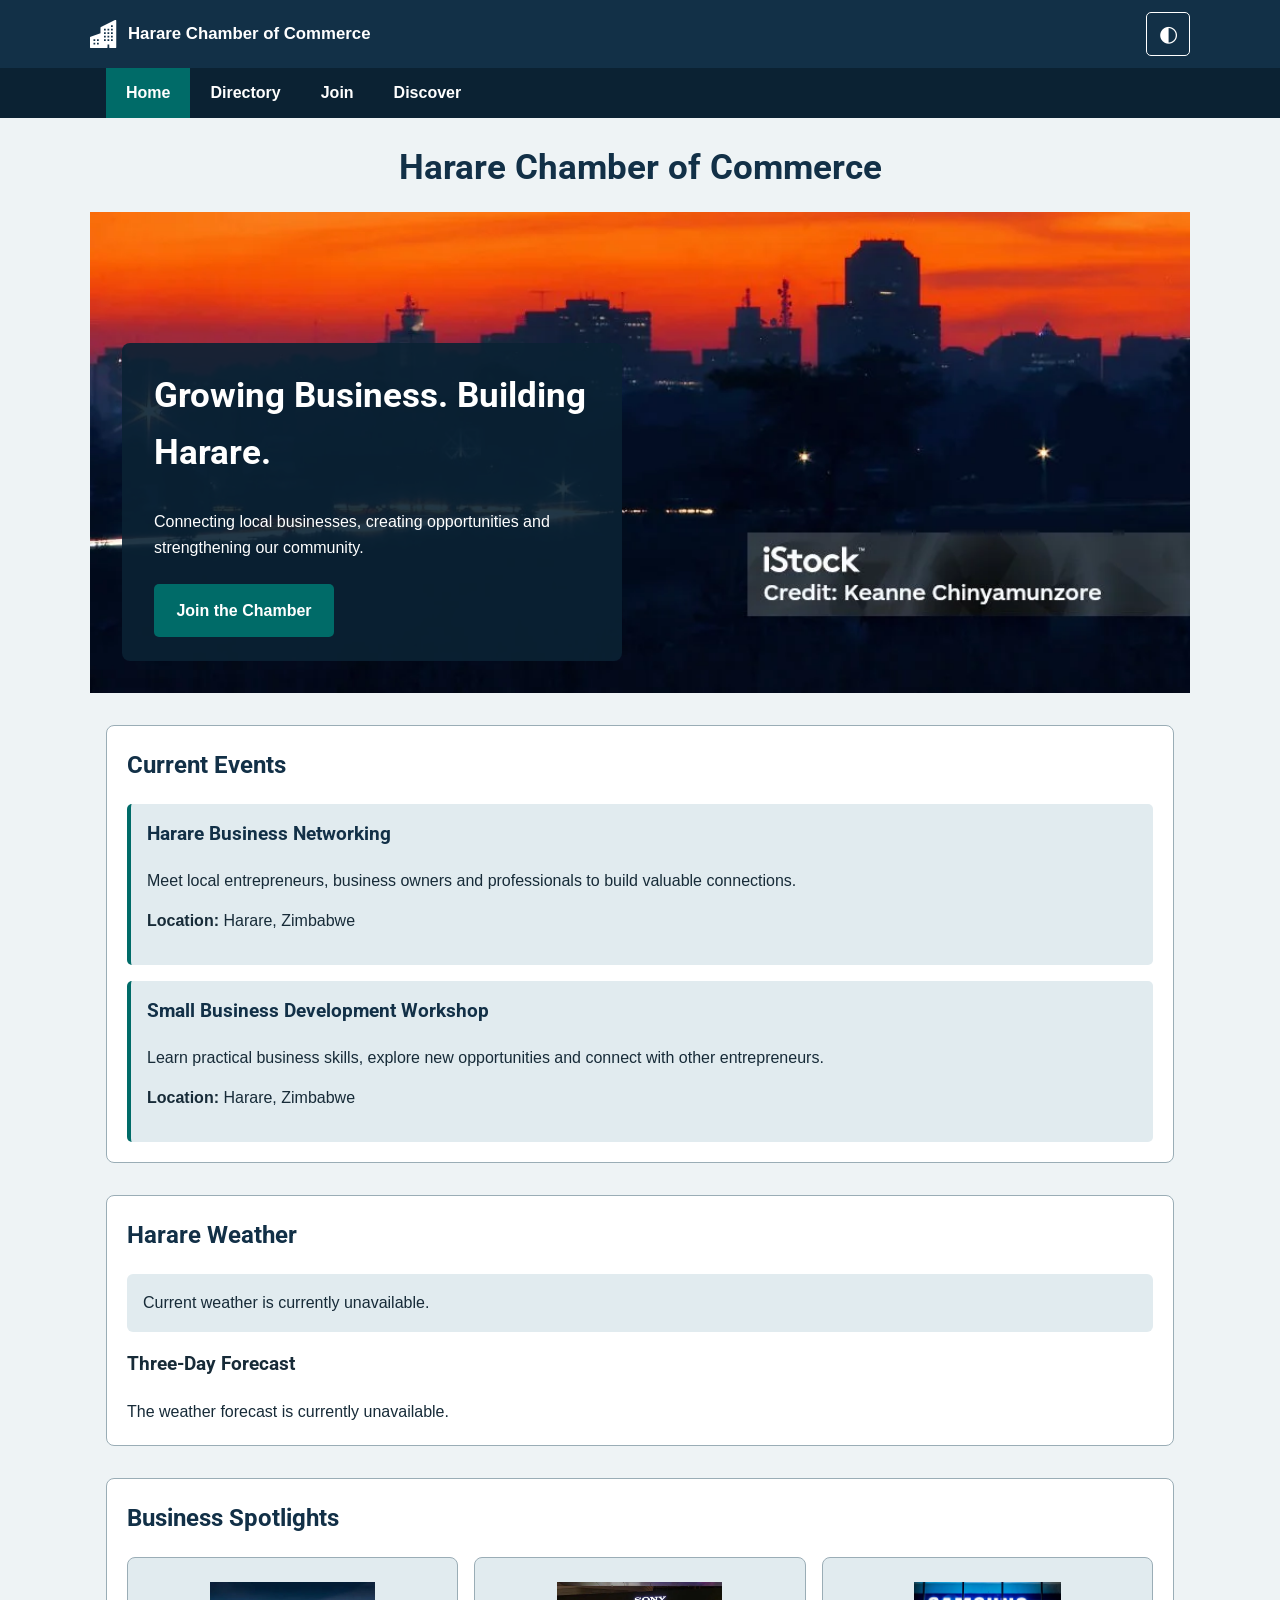
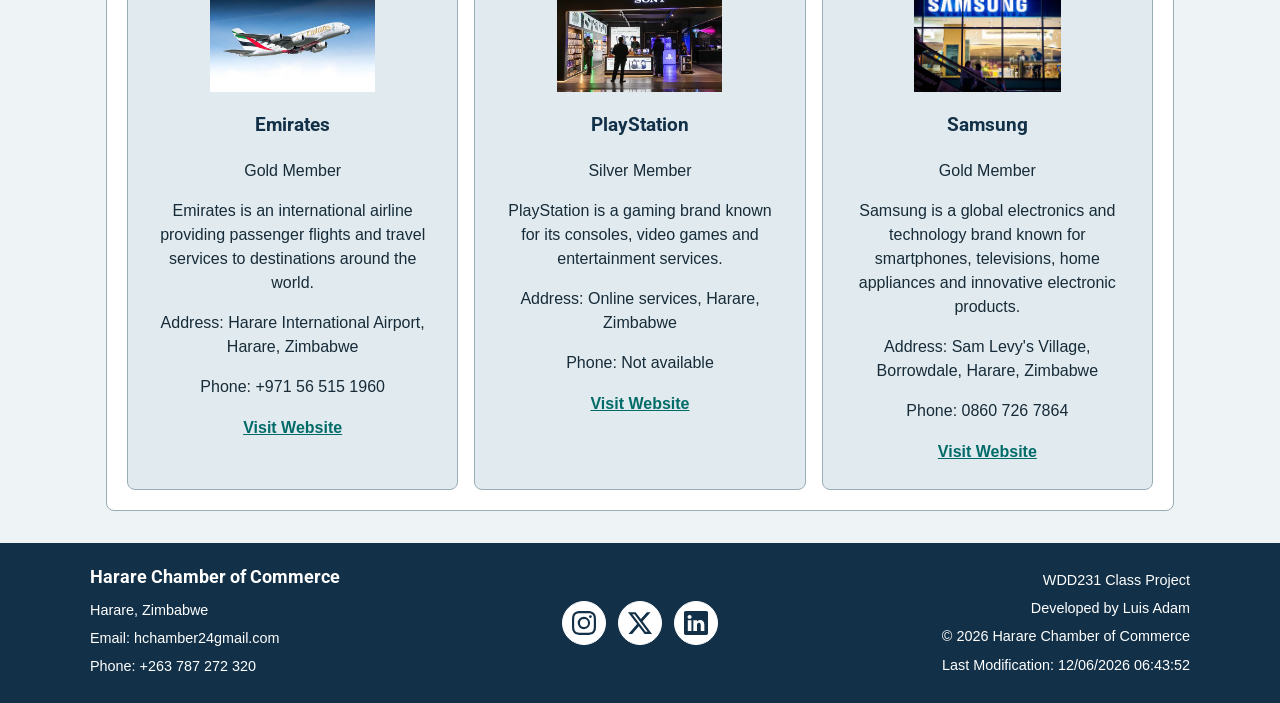
==== commit 86893d63: "changed og image and fixed alt text." ====
--- a/chamber/index.html
+++ b/chamber/index.html
@@ -9,9 +9,8 @@
     <meta name="description" content="Discover Harare local businesses, community events and local opportunities.">
 
     <meta property="og:title" content="Home | Harare Chamber of Commerce">
-    <meta property="og:description"
-        content="Connect with Harare businesses and grow your business.">
-    <meta property="og:image" content="https://luisadam24.github.io/wdd231/chamber/images/harare-skyline.jpg">
+    <meta property="og:description" content="Connect with Harare businesses and grow your business.">
+    <meta property="og:image" content="https://luisadam24.github.io/wdd231/chamber/images/harare-hero.webp">
     <meta property="og:url" content="https://luisadam24.github.io/wdd231/chamber/index.html">
     <meta property="og:type" content="website">
 
@@ -36,7 +35,7 @@
     <header class="site-header">
 
         <a href="index.html" class="brand">
-            <img src="images/buildings-fill.svg" alt="logo">
+            <img src="images/buildings-fill.svg">
             <span>Harare Chamber of Commerce</span>
         </a>
 
@@ -61,34 +60,35 @@
     </nav>
 
     <main>
-    
+
         <h1>Harare Chamber of Commerce</h1>
-    
+
         <!-- Hero Section -->
         <section class="hero" aria-labelledby="hero-heading">
-    
-            <img src="images/harare-hero.webp" alt="View of Harare city, Zimbabwe" width="1024" height="683" loading="lazy">
-    
+
+            <img src="images/harare-hero.webp" alt="View of Harare city, Zimbabwe" width="1024" height="683"
+                loading="lazy">
+
             <div class="hero-content">
                 <h2 id="hero-heading">Growing Business. Building Harare.</h2>
-    
+
                 <p>
                     Connecting local businesses, creating opportunities
                     and strengthening our community.
                 </p>
-    
+
                 <a href="join.html" class="join-button">
                     Join the Chamber
                 </a>
             </div>
-    
+
         </section>
-    
+
         <!-- Current Events -->
         <section class="events-section" aria-labelledby="events-heading">
-    
+
             <h2 id="events-heading">Current Events</h2>
-    
+
             <article class="event-card">
                 <h3>Harare Business Networking</h3>
                 <p>
@@ -97,7 +97,7 @@
                 </p>
                 <p><strong>Location:</strong> Harare, Zimbabwe</p>
             </article>
-    
+
             <article class="event-card">
                 <h3>Small Business Development Workshop</h3>
                 <p>
@@ -106,37 +106,37 @@
                 </p>
                 <p><strong>Location:</strong> Harare, Zimbabwe</p>
             </article>
-    
+
         </section>
-    
+
         <!-- Weather -->
         <section class="weather-section" aria-labelledby="weather-heading">
-    
+
             <h2 id="weather-heading">Harare Weather</h2>
-    
+
             <div id="current-weather">
                 <p>Loading current weather...</p>
             </div>
-    
+
             <h3>Three-Day Forecast</h3>
-    
+
             <div id="weather-forecast">
                 <p>Loading forecast...</p>
             </div>
-    
+
         </section>
-    
+
         <!-- Business Spotlights -->
         <section class="spotlights-section" aria-labelledby="spotlights-heading">
-    
+
             <h2 id="spotlights-heading">Business Spotlights</h2>
-    
+
             <div id="spotlight-container" class="spotlight-grid">
                 <p>Loading featured businesses...</p>
             </div>
-    
+
         </section>
-    
+
     </main>
 
     <footer class="site-footer">
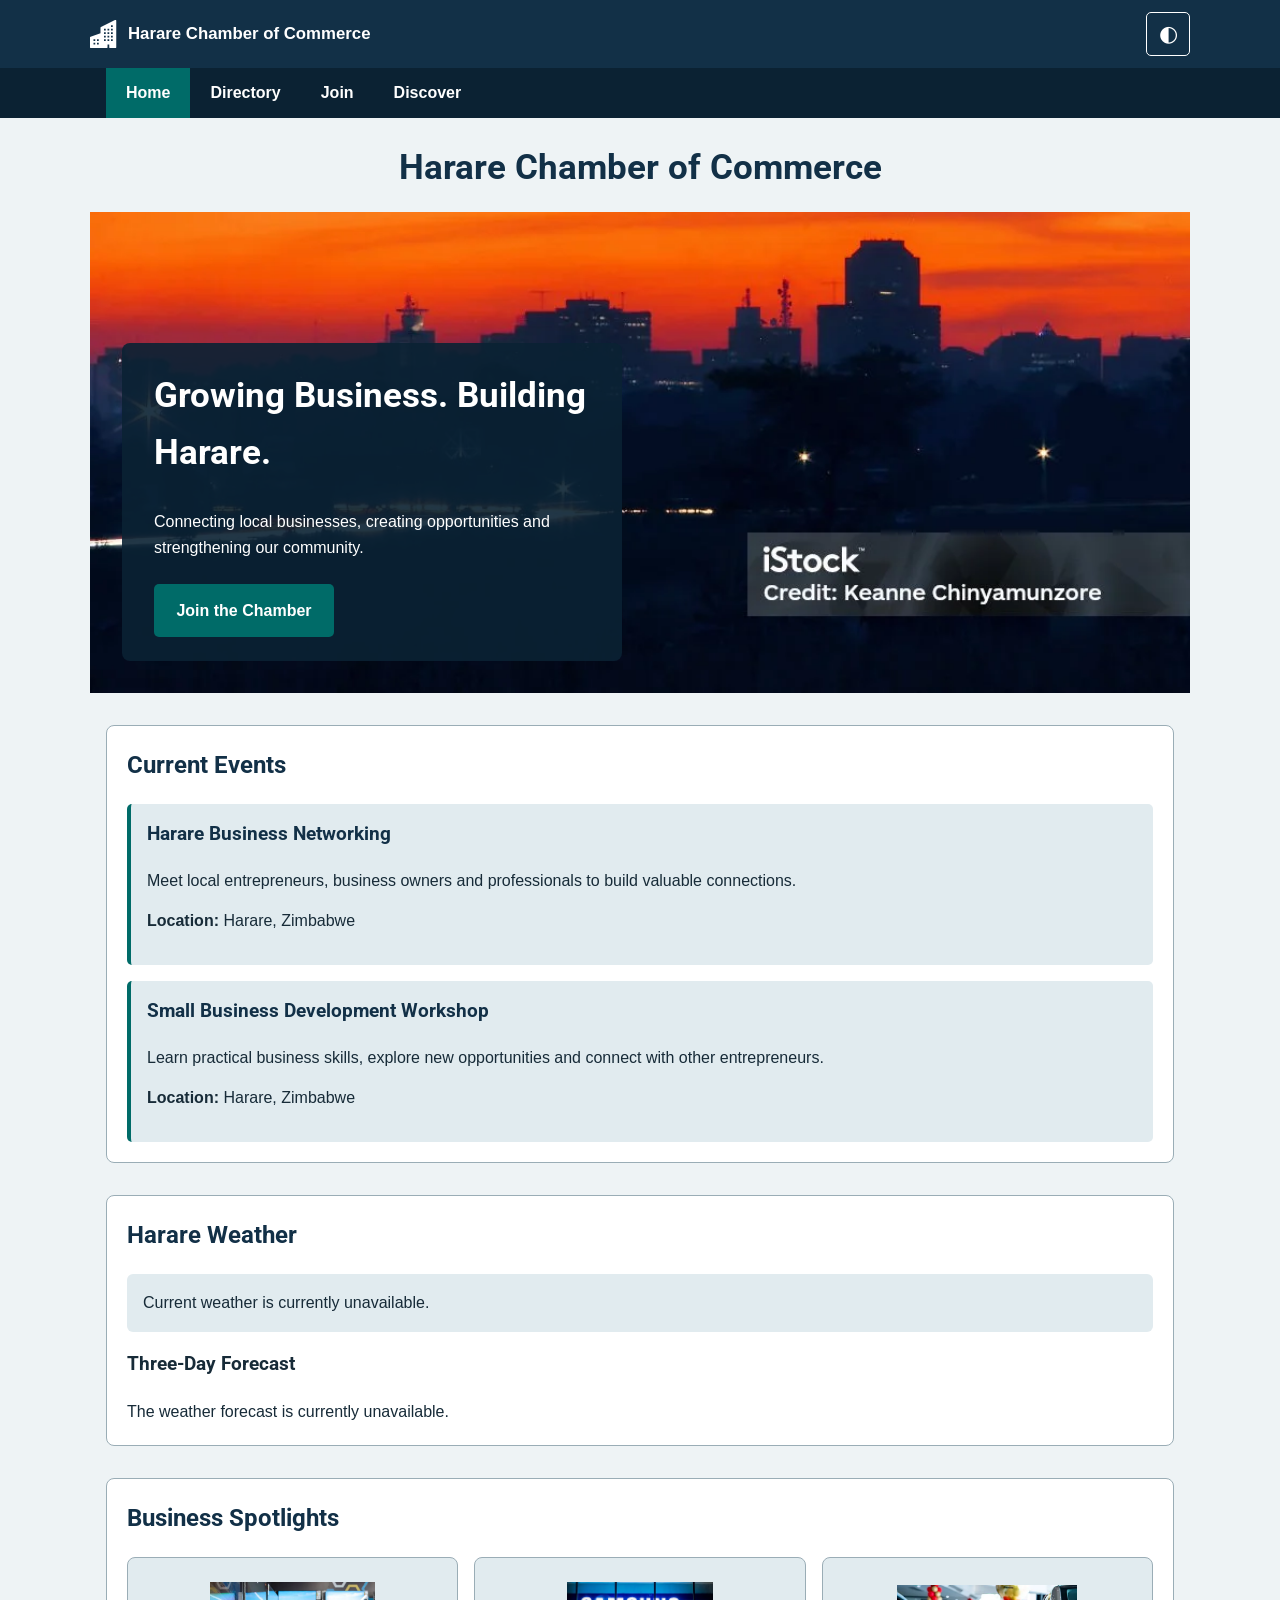
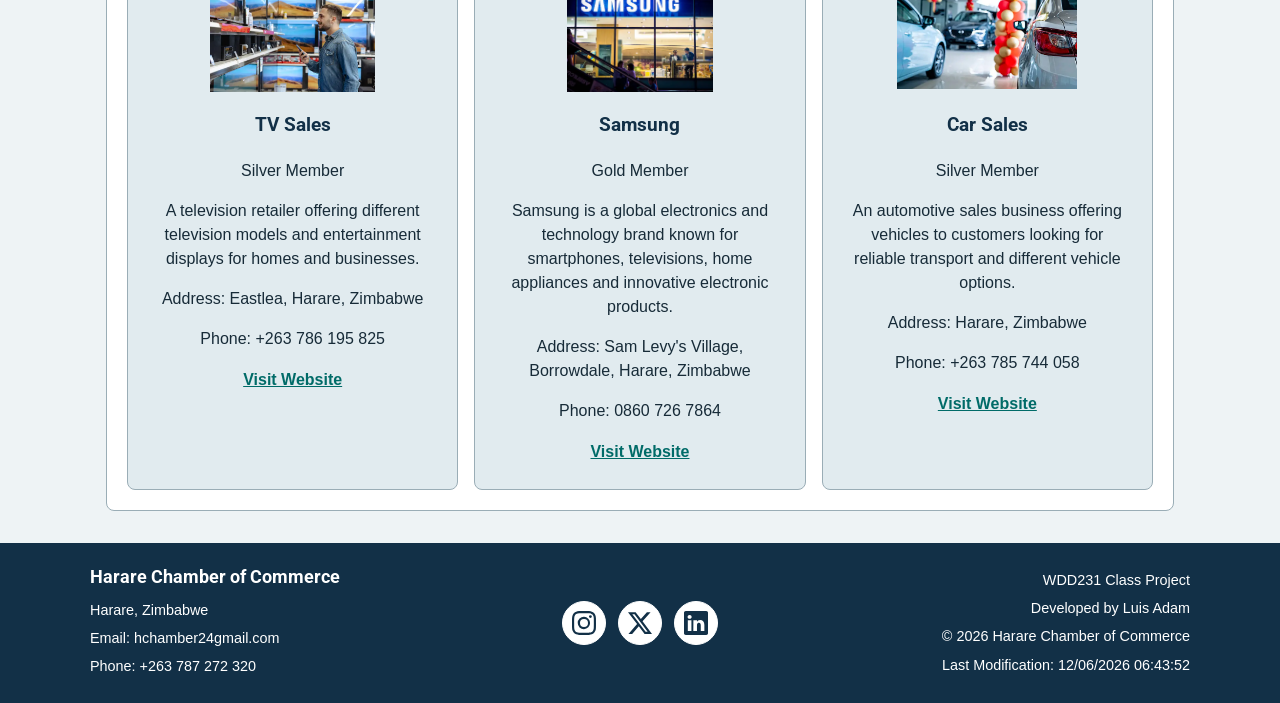
==== commit f8c7716d: "Removed css repeated rules." ====
--- a/chamber/index.html
+++ b/chamber/index.html
@@ -30,7 +30,7 @@
     <script src="scripts/home.js" defer></script>
 </head>
 
-<body>
+<body class="home-page">
 
     <header class="site-header">
 
--- a/chamber/styles/base.css
+++ b/chamber/styles/base.css
@@ -352,12 +352,7 @@
 
 /* Main Home page styling */
 
-main {
-    width: 100%;
-    margin: 0 auto;
-}
-
-main>h1 {
+.home-page main>h1 {
     text-align: center;
     margin: 1.5rem 1rem;
 }
--- a/chamber/styles/larger.css
+++ b/chamber/styles/larger.css
@@ -86,11 +86,6 @@
 /* Home Large Screen Styling */
 
 @media screen and (min-width: 768px) {
-
-    main {
-        max-width: 1200px;
-    }
-
     .hero {
         aspect-ratio: 16 / 7;
     }
@@ -135,7 +130,6 @@
 }
 
 @media screen and (min-width: 1000px) {
-
     .spotlight-grid {
         grid-template-columns: repeat(3, 1fr);
     }
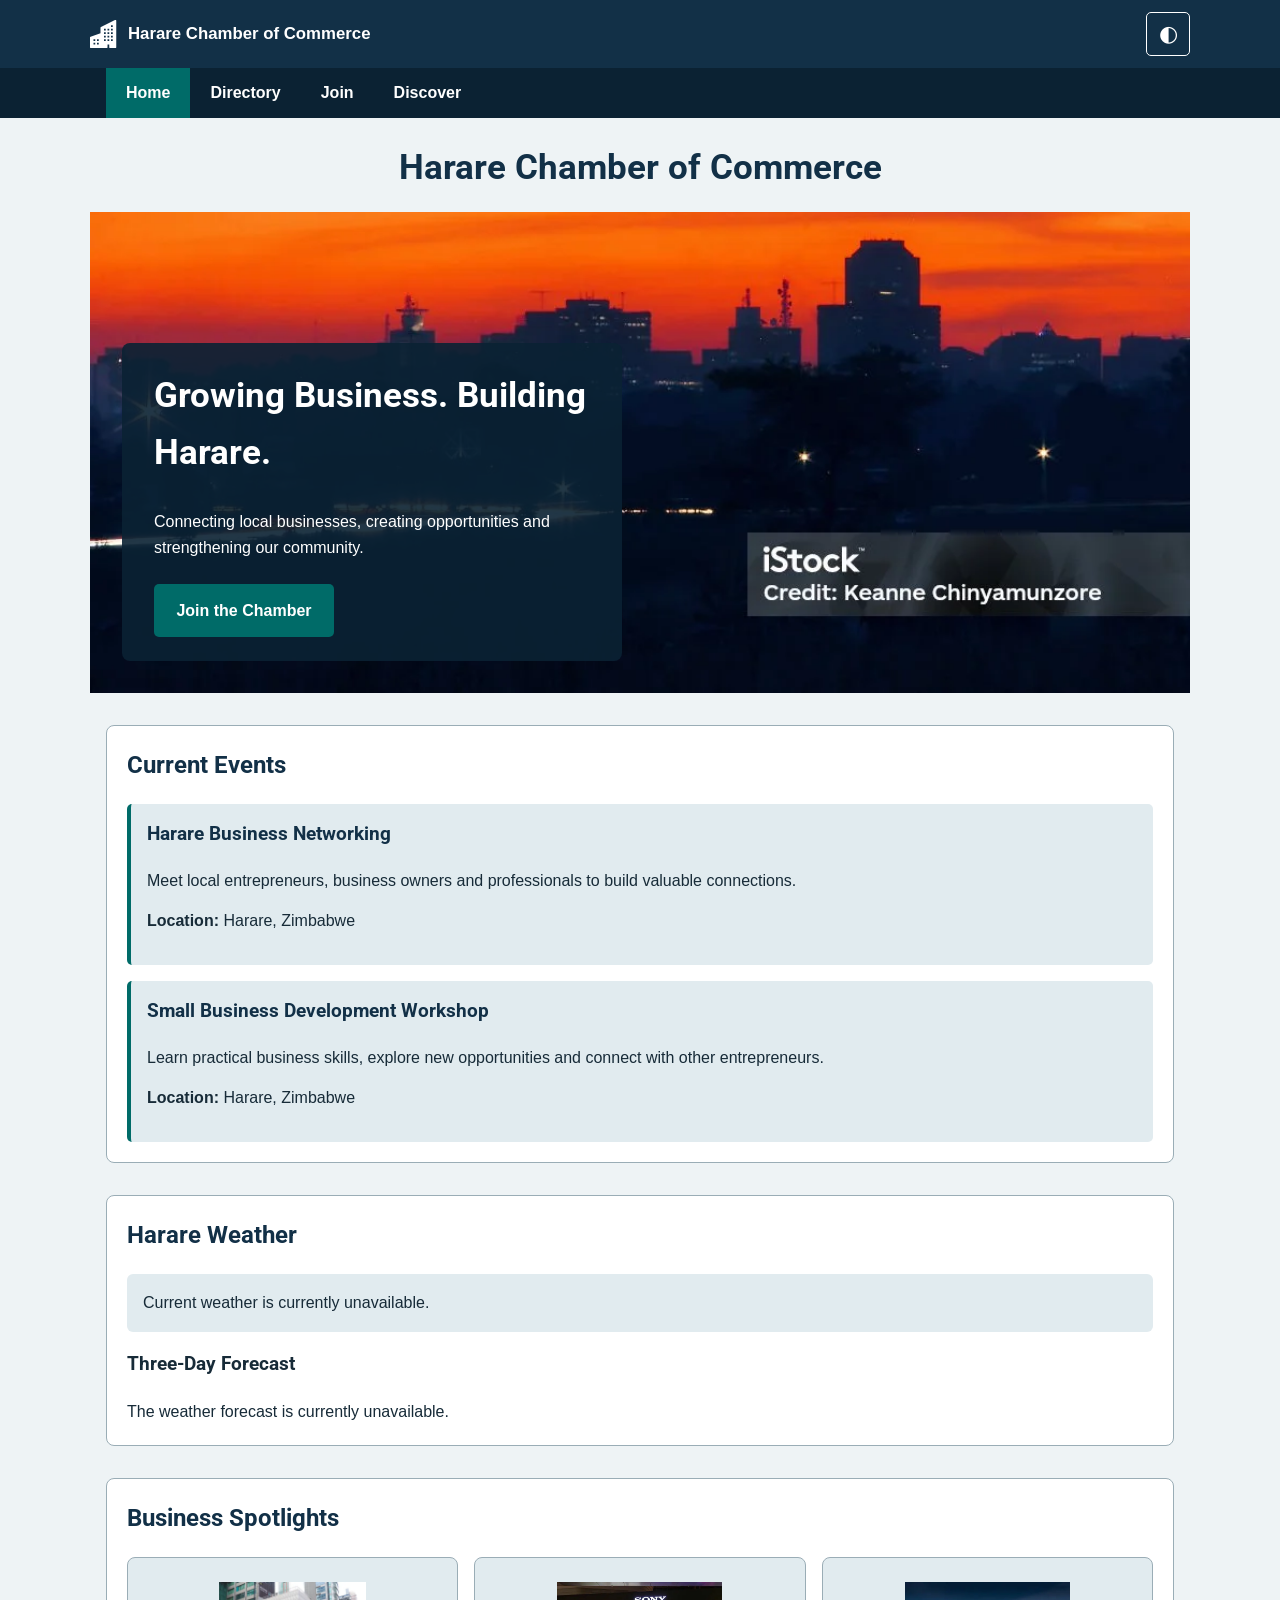
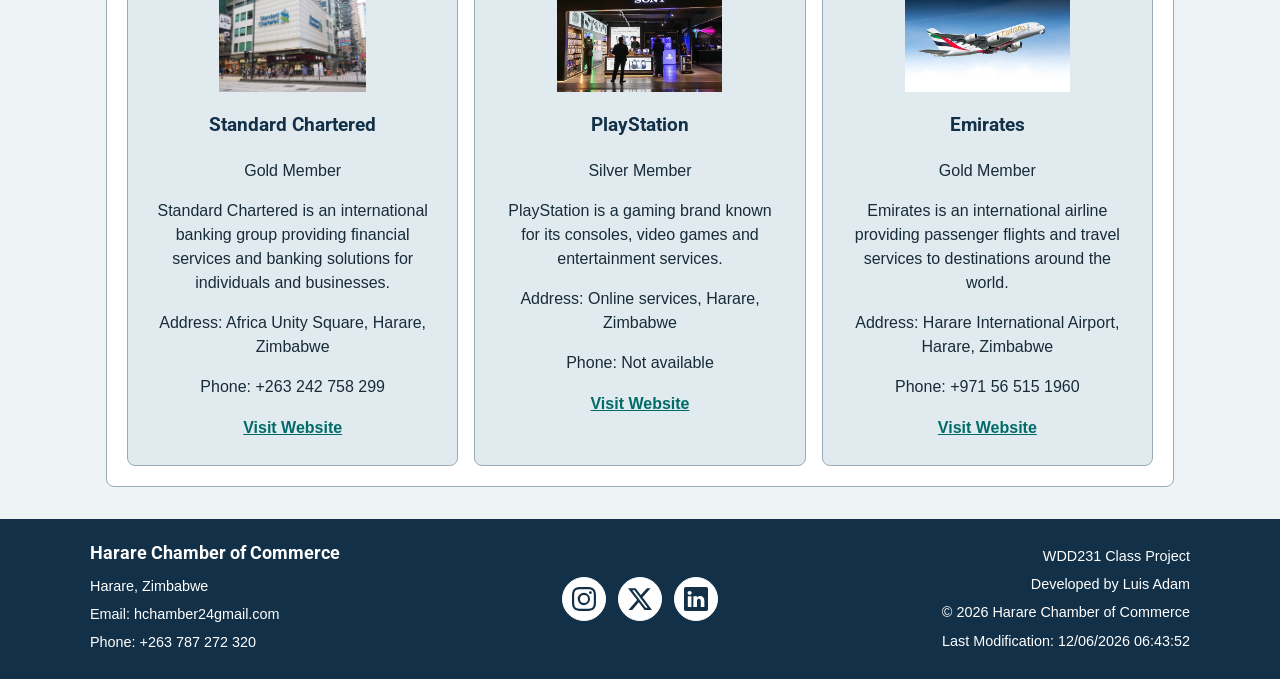
==== commit e8b9107c: "fixed alt for svg image" ====
--- a/chamber/index.html
+++ b/chamber/index.html
@@ -35,7 +35,7 @@
     <header class="site-header">
 
         <a href="index.html" class="brand">
-            <img src="images/buildings-fill.svg">
+            <img src="images/buildings-fill.svg" alt="Business company logo">
             <span>Harare Chamber of Commerce</span>
         </a>
 
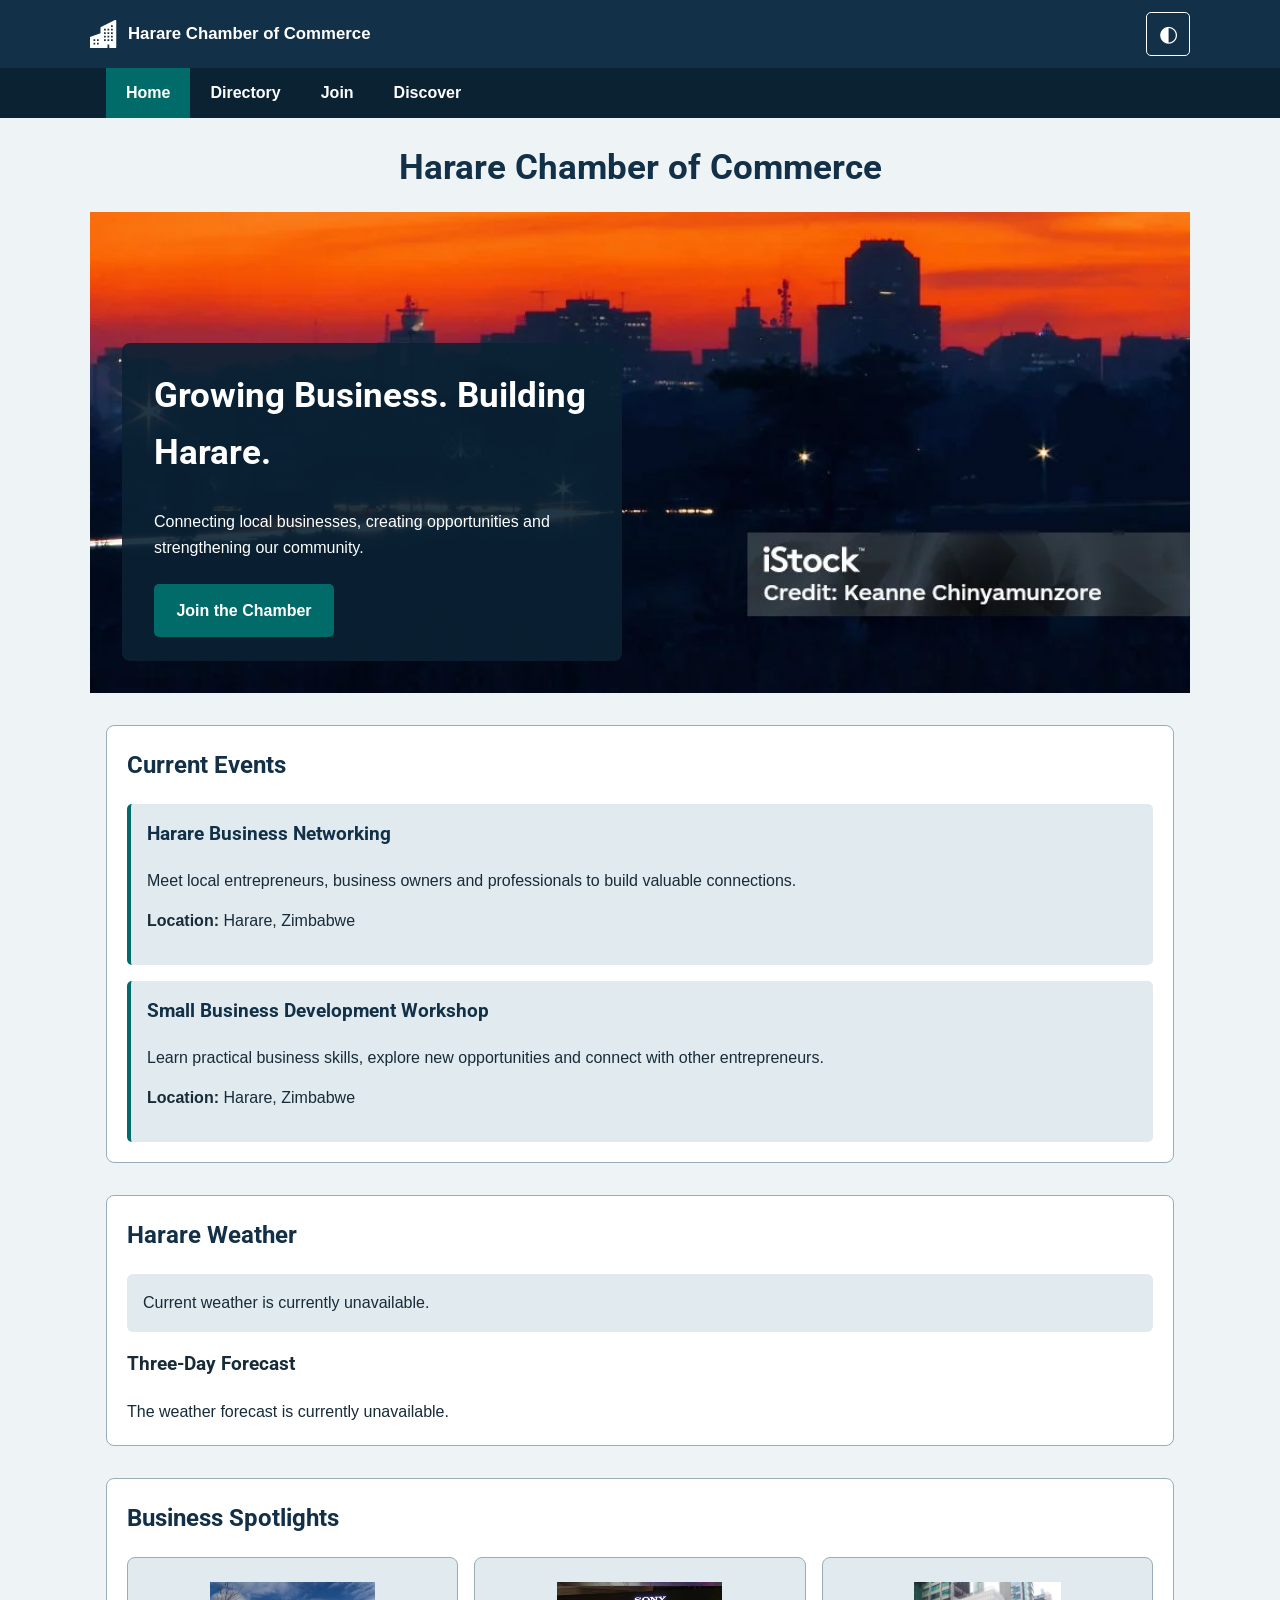
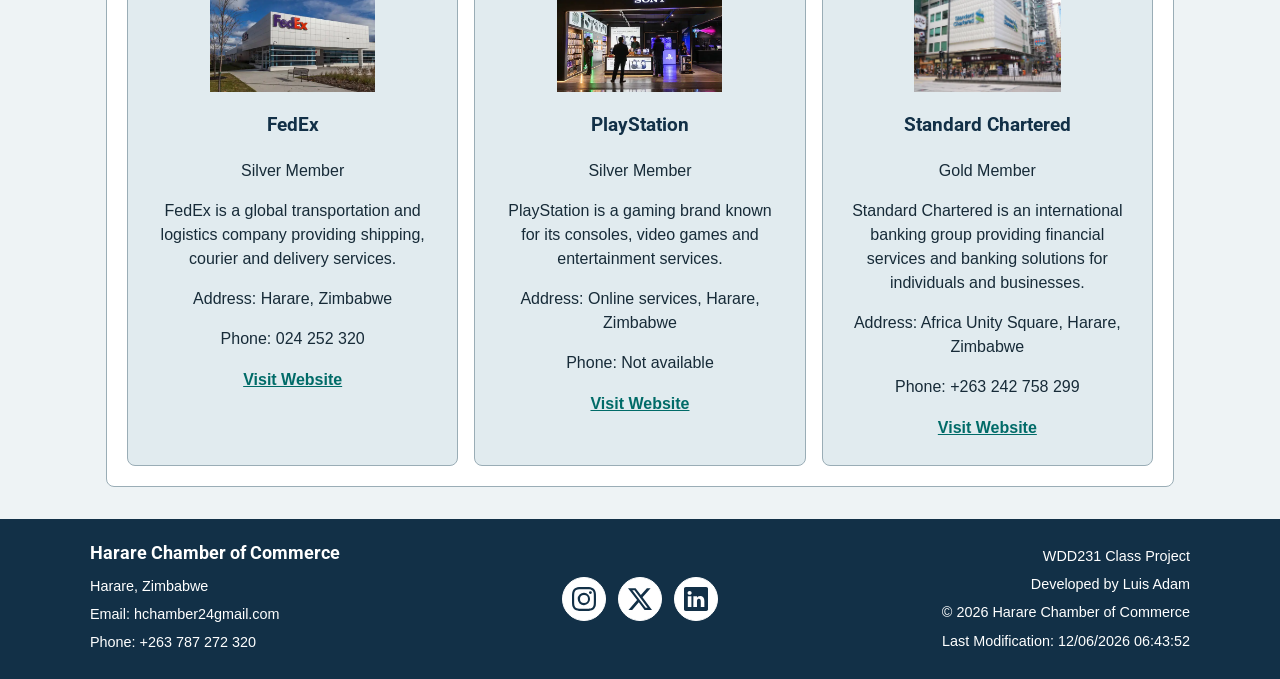
==== commit 55174ba1: "fixed alt issue for screen readability" ====
--- a/chamber/index.html
+++ b/chamber/index.html
@@ -35,7 +35,7 @@
     <header class="site-header">
 
         <a href="index.html" class="brand">
-            <img src="images/buildings-fill.svg" alt="Business company logo">
+            <img src="images/buildings-fill.svg" alt="">
             <span>Harare Chamber of Commerce</span>
         </a>
 
